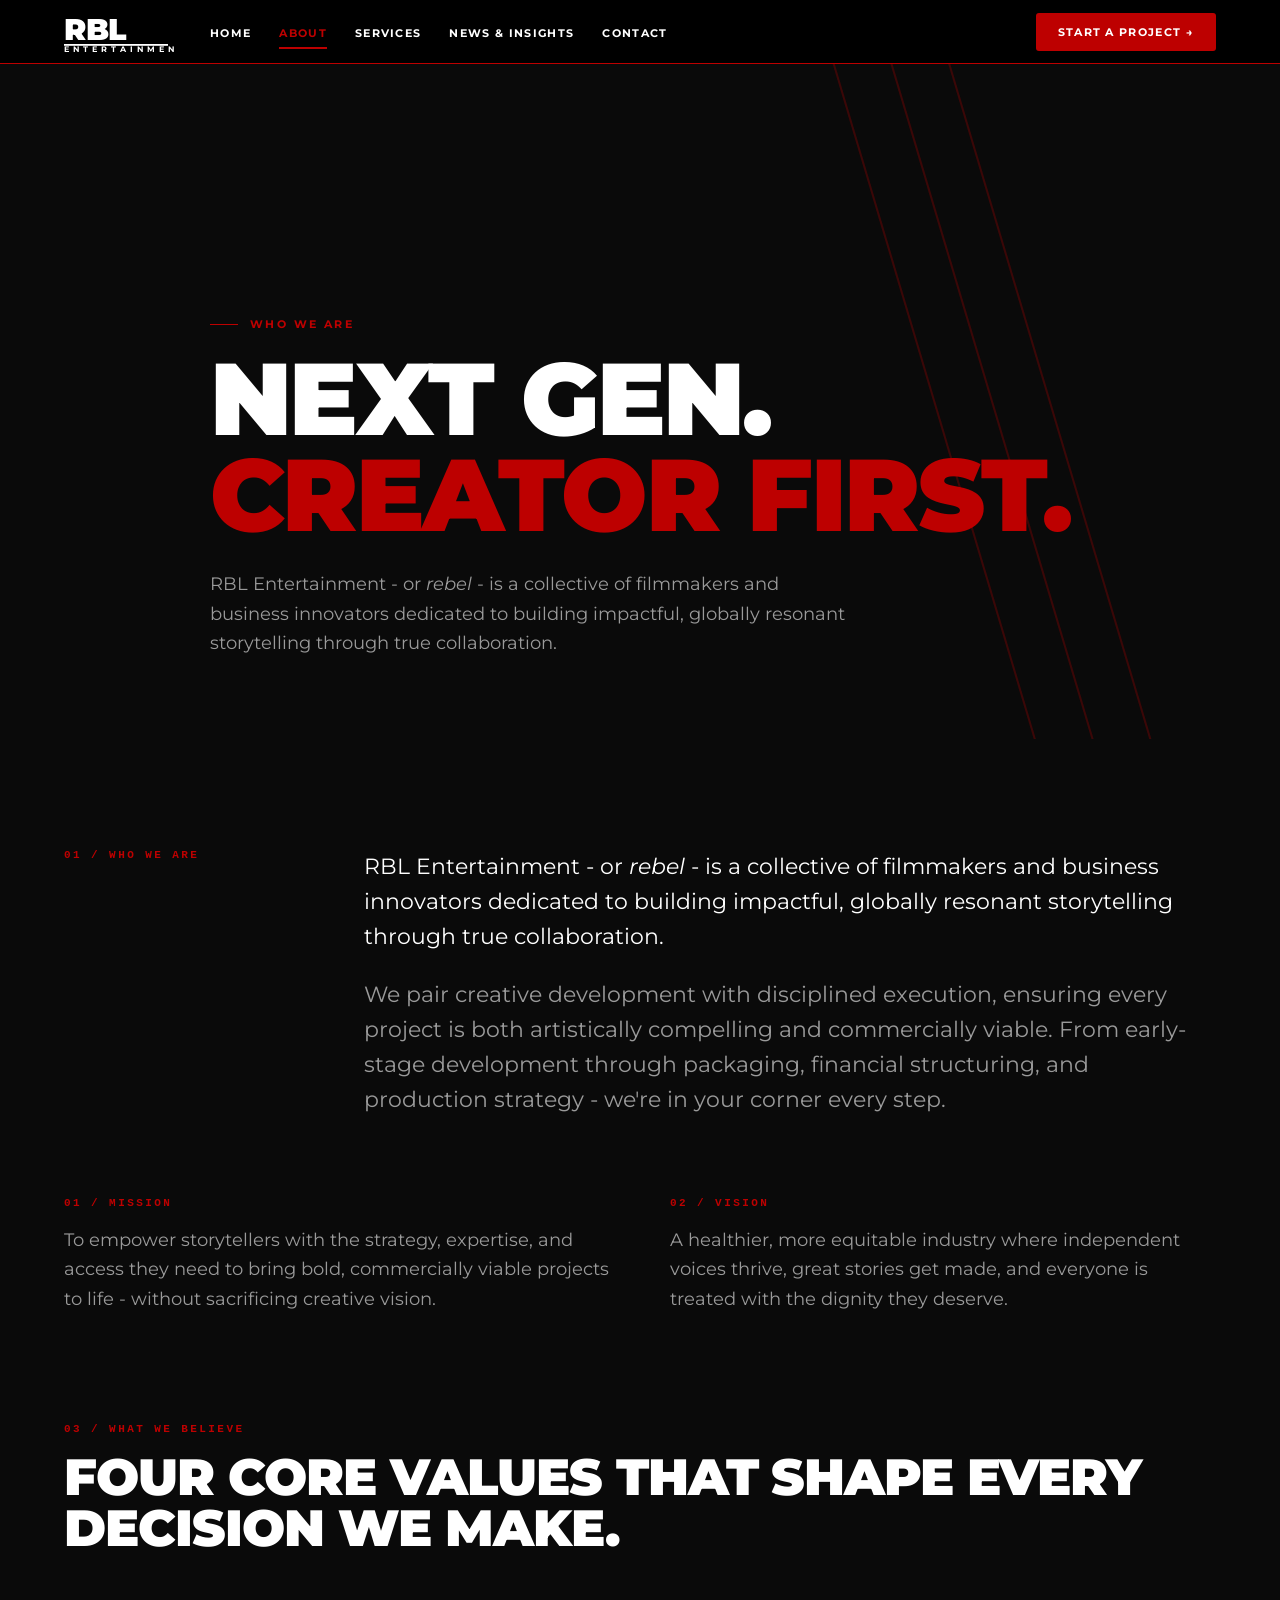
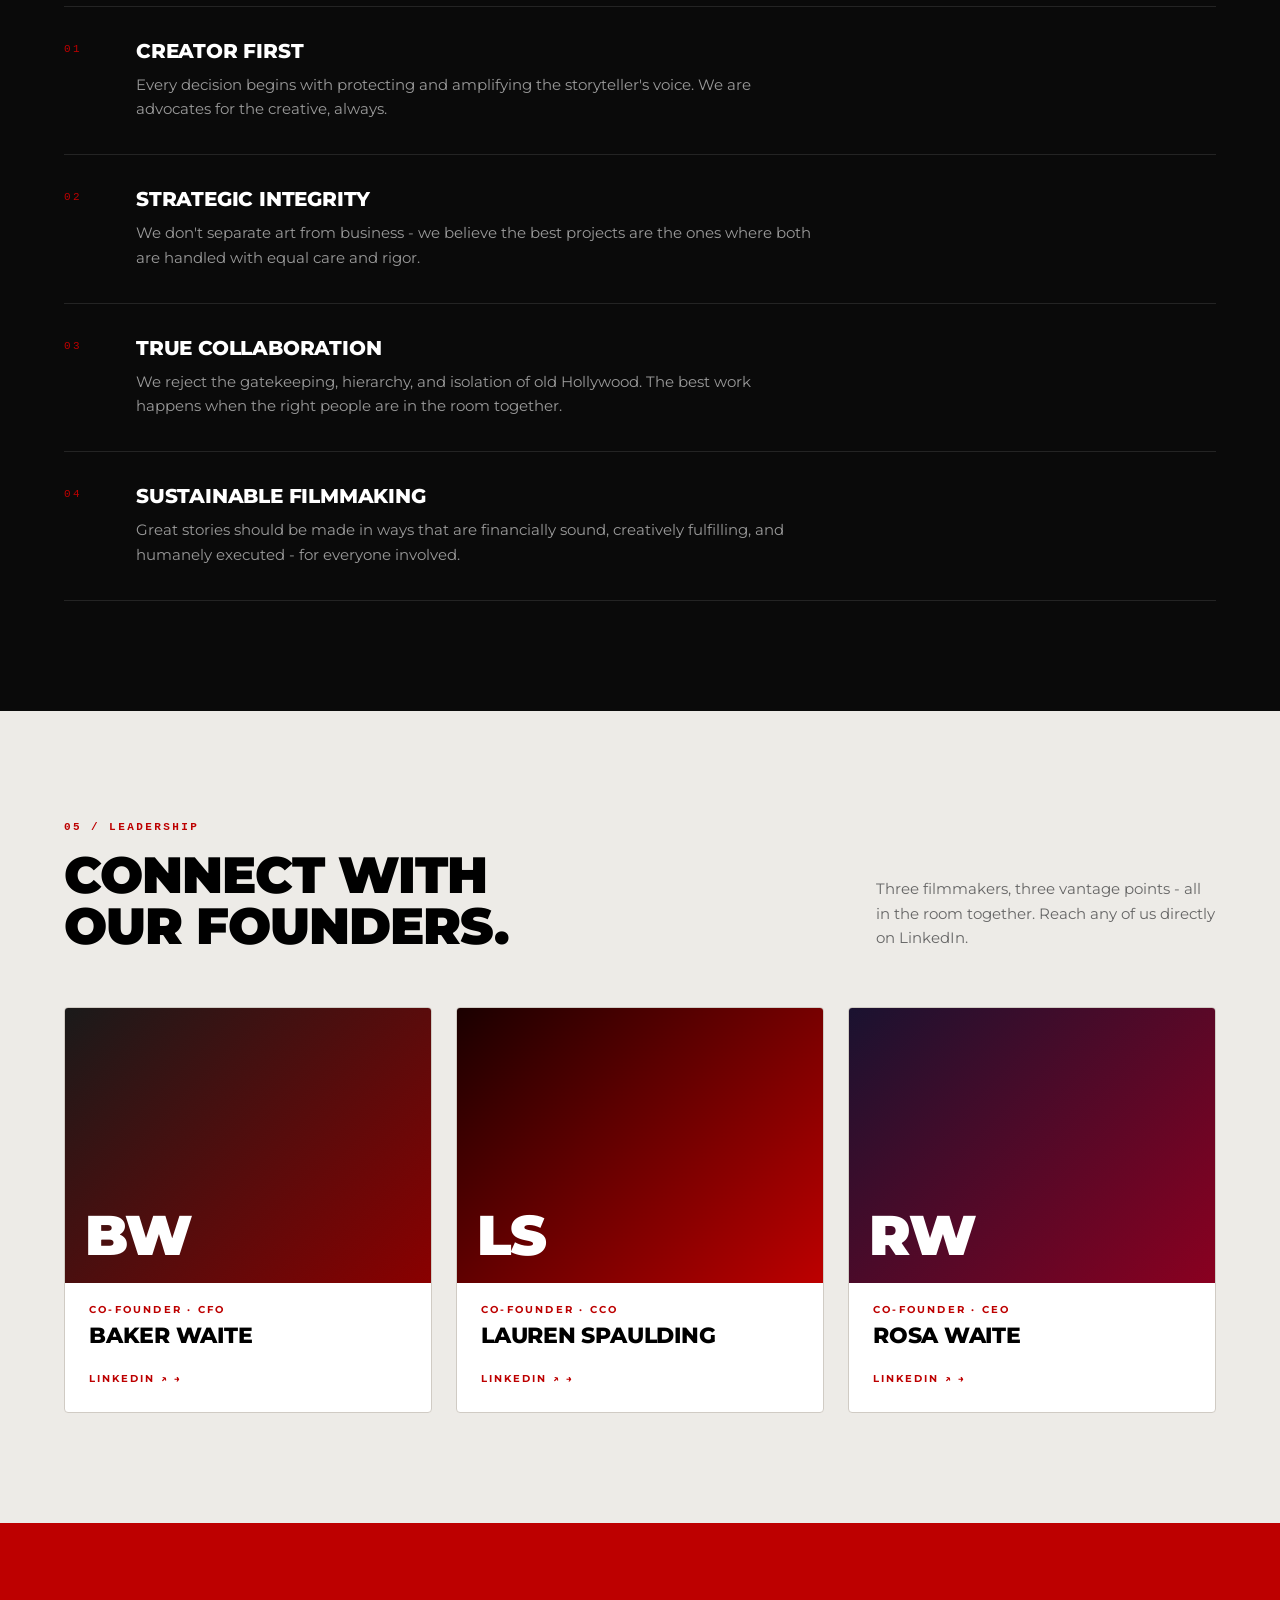
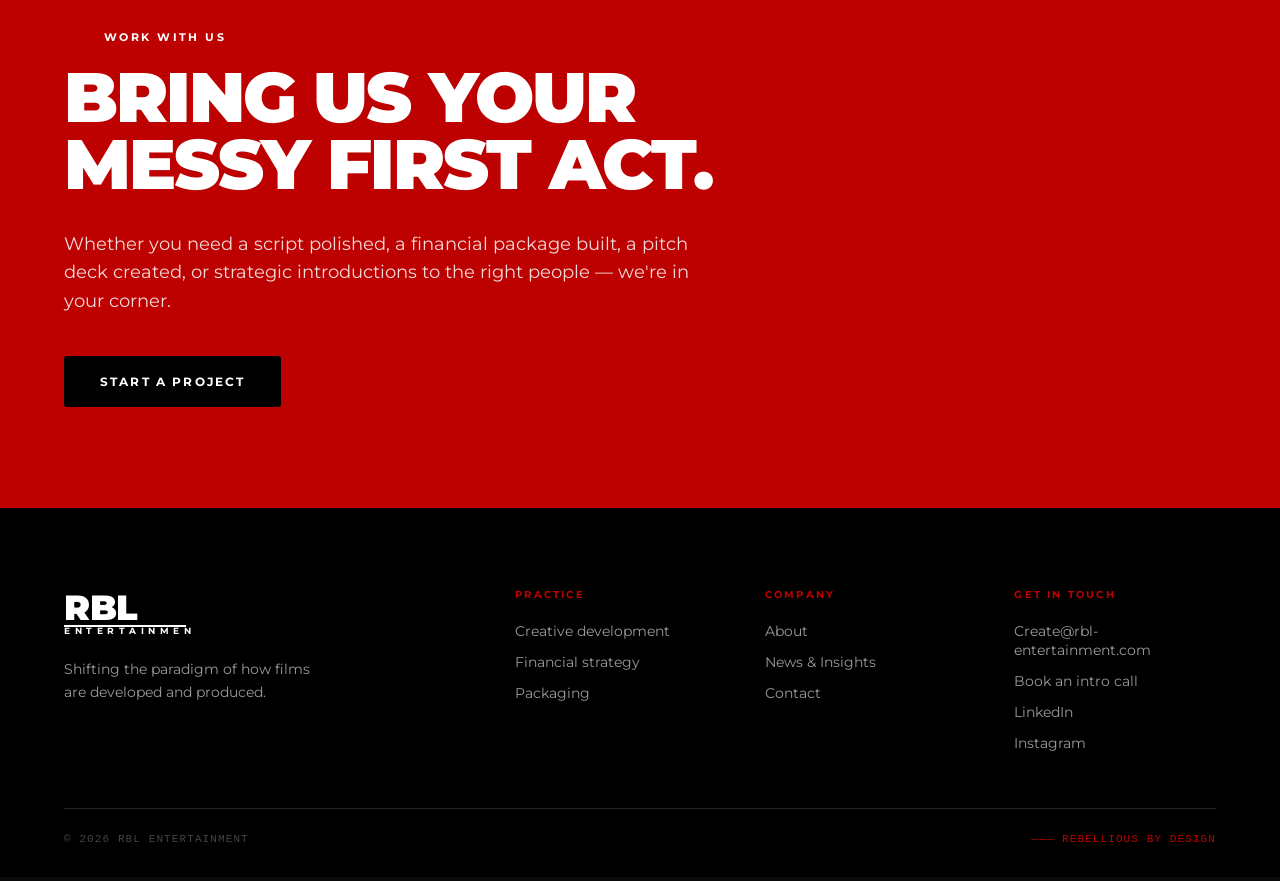
==== about.html @ e85f4118 "Initial site build — RBL Entertainment 5-page website" ====
<!doctype html>
<html lang="en">
<head>
<meta charset="utf-8"/>
<meta name="viewport" content="width=device-width,initial-scale=1"/>
<title>About — RBL Entertainment</title>
<meta name="description" content="Next gen. Creator first. RBL Entertainment is a collective of filmmakers and business innovators dedicated to building impactful, globally resonant storytelling."/>
<link rel="preconnect" href="https://fonts.googleapis.com"/>
<link rel="preconnect" href="https://fonts.gstatic.com" crossorigin/>
<link href="https://fonts.googleapis.com/css2?family=Montserrat:wght@400;500;600;700;800;900&display=swap" rel="stylesheet"/>
<link rel="stylesheet" href="styles.css"/>
</head>
<body>

<!-- NAV -->
<nav class="nav" id="nav">
  <div class="nav-inner">
    <a class="nav-logo" href="index.html" aria-label="RBL Entertainment">
      <svg width="110" height="40" viewBox="0 0 110 40" xmlns="http://www.w3.org/2000/svg">
        <text x="0" y="28" font-family="Montserrat,sans-serif" font-weight="900" font-size="30" letter-spacing="-0.5" fill="#fff">RBL</text>
        <rect x="0" y="32" width="104" height="1.8" fill="#fff"/>
        <text x="0" y="40" font-family="Montserrat,sans-serif" font-weight="700" font-size="8" letter-spacing="4" fill="#fff">ENTERTAINMENT</text>
      </svg>
    </a>
    <ul class="nav-links">
      <li><a class="nav-link" href="index.html">Home</a></li>
      <li><a class="nav-link active" href="about.html">About</a></li>
      <li><a class="nav-link" href="services.html">Services</a></li>
      <li><a class="nav-link" href="news.html">News &amp; Insights</a></li>
      <li><a class="nav-link" href="contact.html">Contact</a></li>
    </ul>
    <a class="nav-cta" href="contact.html">Start a Project →</a>
    <button class="nav-toggle" aria-label="Menu" onclick="document.getElementById('nav').classList.toggle('open')">&#9776;</button>
  </div>
</nav>

<!-- HERO -->
<section class="hero" style="min-height:75vh;align-items:flex-end;padding-bottom:80px;">
  <div class="hero-mark" aria-hidden="true">
    <svg viewBox="0 0 400 900" xmlns="http://www.w3.org/2000/svg" preserveAspectRatio="xMidYMid meet">
      <line x1="60"  y1="-20" x2="340" y2="920" stroke="#BD0000" stroke-width="2.5" opacity=".5"/>
      <line x1="130" y1="-20" x2="410" y2="920" stroke="#BD0000" stroke-width="2.5" opacity=".5"/>
      <line x1="200" y1="-20" x2="480" y2="920" stroke="#BD0000" stroke-width="2.5" opacity=".5"/>
    </svg>
  </div>
  <div class="wrap hero-inner">
    <span class="eyebrow">Who we are</span>
    <h1 class="hero-h">Next gen.<br/><span class="red">Creator first.</span></h1>
    <p class="hero-body" style="max-width:54ch;">RBL Entertainment - or <em>rebel</em> - is a collective of filmmakers and business innovators dedicated to building impactful, globally resonant storytelling through true collaboration.</p>
  </div>
</section>

<!-- BODY COPY + MISSION/VISION -->
<section class="section">
  <div class="wrap">
    <div class="big-intro">
      <div class="big-intro-label">
        <span class="sec-num">01 / Who we are</span>
      </div>
      <div class="big-intro-body">
        <p>RBL Entertainment - or <em>rebel</em> - is a collective of filmmakers and business innovators dedicated to building impactful, globally resonant storytelling through true collaboration.</p>
        <p>We pair creative development with disciplined execution, ensuring every project is both artistically compelling and commercially viable. From early-stage development through packaging, financial structuring, and production strategy - we're in your corner every step.</p>
      </div>
    </div>
    <div class="mv-grid">
      <div class="mv-item">
        <span class="mv-label">01 / Mission</span>
        <p>To empower storytellers with the strategy, expertise, and access they need to bring bold, commercially viable projects to life - without sacrificing creative vision.</p>
      </div>
      <div class="mv-item">
        <span class="mv-label">02 / Vision</span>
        <p>A healthier, more equitable industry where independent voices thrive, great stories get made, and everyone is treated with the dignity they deserve.</p>
      </div>
    </div>
  </div>
</section>

<!-- CORE VALUES -->
<section class="section" style="padding-top:0;">
  <div class="wrap">
    <span class="sec-num">03 / What we believe</span>
    <h2 style="font-size:clamp(32px,4vw,56px);font-weight:900;text-transform:uppercase;letter-spacing:-.02em;line-height:1;margin-top:12px;">Four core values that shape every decision we make.</h2>
    <div class="values-list">
      <div class="value-row">
        <span class="value-num">01</span>
        <div class="value-content">
          <h4>Creator First</h4>
          <p>Every decision begins with protecting and amplifying the storyteller's voice. We are advocates for the creative, always.</p>
        </div>
      </div>
      <div class="value-row">
        <span class="value-num">02</span>
        <div class="value-content">
          <h4>Strategic Integrity</h4>
          <p>We don't separate art from business - we believe the best projects are the ones where both are handled with equal care and rigor.</p>
        </div>
      </div>
      <div class="value-row">
        <span class="value-num">03</span>
        <div class="value-content">
          <h4>True Collaboration</h4>
          <p>We reject the gatekeeping, hierarchy, and isolation of old Hollywood. The best work happens when the right people are in the room together.</p>
        </div>
      </div>
      <div class="value-row">
        <span class="value-num">04</span>
        <div class="value-content">
          <h4>Sustainable Filmmaking</h4>
          <p>Great stories should be made in ways that are financially sound, creatively fulfilling, and humanely executed - for everyone involved.</p>
        </div>
      </div>
    </div>
  </div>
</section>

<!-- FOUNDERS -->
<section class="section bg-paper">
  <div class="wrap">
    <div class="sec-header">
      <div class="sec-title">
        <span class="sec-num" style="color:var(--red);">05 / Leadership</span>
        <h2 style="color:#000;">Connect with<br/>our founders.</h2>
      </div>
      <p style="max-width:34ch;font-size:15px;color:#666;line-height:1.65;font-weight:400;">Three filmmakers, three vantage points - all in the room together. Reach any of us directly on LinkedIn.</p>
    </div>
    <div class="founders-grid">
      <div class="founder-card">
        <div class="founder-portrait fp-bw">
          <div class="founder-initials">BW</div>
        </div>
        <div class="founder-body">
          <span class="founder-role">Co-Founder · CFO</span>
          <div class="founder-name">Baker Waite</div>
          <a class="founder-link" href="https://www.linkedin.com/in/bakerwaite/" target="_blank" rel="noopener">LinkedIn</a>
        </div>
      </div>
      <div class="founder-card">
        <div class="founder-portrait fp-ls">
          <div class="founder-initials">LS</div>
        </div>
        <div class="founder-body">
          <span class="founder-role">Co-Founder · CCO</span>
          <div class="founder-name">Lauren Spaulding</div>
          <a class="founder-link" href="https://www.linkedin.com/in/laspaulding/" target="_blank" rel="noopener">LinkedIn</a>
        </div>
      </div>
      <div class="founder-card">
        <div class="founder-portrait fp-rw">
          <div class="founder-initials">RW</div>
        </div>
        <div class="founder-body">
          <span class="founder-role">Co-Founder · CEO</span>
          <div class="founder-name">Rosa Waite</div>
          <a class="founder-link" href="https://www.linkedin.com/in/rosawaite" target="_blank" rel="noopener">LinkedIn</a>
        </div>
      </div>
    </div>
  </div>
</section>

<!-- CTA BAND -->
<section class="cta-band">
  <div class="wrap">
    <span class="eyebrow" style="color:#fff;">Work with us</span>
    <h2>Bring us your<br/>messy first act.</h2>
    <p>Whether you need a script polished, a financial package built, a pitch deck created, or strategic introductions to the right people — we're in your corner.</p>
    <a class="btn-dark" href="contact.html">Start a project</a>
  </div>
</section>

<!-- FOOTER -->
<footer class="footer">
  <div class="wrap">
    <div class="footer-grid">
      <div>
        <a class="footer-logo" href="index.html" aria-label="RBL Entertainment">
          <svg width="130" height="46" viewBox="0 0 130 46" xmlns="http://www.w3.org/2000/svg">
            <text x="0" y="32" font-family="Montserrat,sans-serif" font-weight="900" font-size="35" letter-spacing="-0.5" fill="#fff">RBL</text>
            <rect x="0" y="37" width="122" height="2" fill="#fff"/>
            <text x="0" y="46" font-family="Montserrat,sans-serif" font-weight="700" font-size="9" letter-spacing="4.5" fill="#fff">ENTERTAINMENT</text>
          </svg>
        </a>
        <p class="footer-motto">Shifting the paradigm of how films are developed and produced.</p>
      </div>
      <div class="footer-col">
        <h5>Practice</h5>
        <ul>
          <li><a href="services.html">Creative development</a></li>
          <li><a href="services.html">Financial strategy</a></li>
          <li><a href="services.html">Packaging</a></li>
        </ul>
      </div>
      <div class="footer-col">
        <h5>Company</h5>
        <ul>
          <li><a href="about.html">About</a></li>
          <li><a href="news.html">News &amp; Insights</a></li>
          <li><a href="contact.html">Contact</a></li>
        </ul>
      </div>
      <div class="footer-col">
        <h5>Get in touch</h5>
        <ul>
          <li><a href="mailto:Create@rbl-entertainment.com">Create@rbl-entertainment.com</a></li>
          <li><a href="contact.html">Book an intro call</a></li>
          <li><a href="https://www.linkedin.com/company/rbl-entertainment" target="_blank" rel="noopener">LinkedIn</a></li>
          <li><a href="https://www.instagram.com/rblentertainment" target="_blank" rel="noopener">Instagram</a></li>
        </ul>
      </div>
    </div>
    <div class="footer-sub">
      <span>© 2026 RBL Entertainment</span>
      <span class="red">——— Rebellious by design</span>
    </div>
  </div>
</footer>

</body>
</html>
---- styles.css ----
@import url('https://fonts.googleapis.com/css2?family=Montserrat:wght@400;500;600;700;800;900&display=swap');

/* ---- Variables ---- */
:root {
  --black: #000;
  --ink:   #0A0A0A;
  --red:   #BD0000;
  --red-h: #D40000;
  --white: #fff;
  --silver: #9A9A9A;
  --paper: #EDEBE7;
  --stroke: #242424;
  --stroke-p: #D0CBC4;
  --f: 'Montserrat', system-ui, sans-serif;
  --mono: ui-monospace, 'SF Mono', monospace;
  --max: 1400px;
  --g: clamp(24px, 5vw, 80px);
  --nav-h: 64px;
}

/* ---- Reset ---- */
*, *::before, *::after { box-sizing: border-box; margin: 0; padding: 0; }
html { scroll-behavior: smooth; }
body { font-family: var(--f); background: var(--ink); color: var(--white); overflow-x: hidden; -webkit-font-smoothing: antialiased; }
a { text-decoration: none; color: inherit; transition: color .15s; }
ul { list-style: none; }
img { display: block; max-width: 100%; }
button { font-family: var(--f); }

.wrap { max-width: var(--max); margin: 0 auto; padding: 0 var(--g); }
.section { padding: 110px 0; }
.section-sm { padding: 72px 0; }
.bg-paper { background: var(--paper); color: var(--black); }
.bg-black { background: var(--black); }

/* ---- NAV ---- */
.nav {
  position: sticky; top: 0; z-index: 200;
  height: var(--nav-h);
  background: var(--black);
  border-bottom: 1.5px solid var(--red);
}
.nav-inner {
  max-width: var(--max); margin: 0 auto; padding: 0 var(--g);
  height: 100%; display: flex; align-items: center; gap: 36px;
}
.nav-logo { flex-shrink: 0; display: flex; align-items: center; }
.nav-logo svg { display: block; }
.nav-links { display: flex; align-items: center; gap: 28px; }
.nav-link {
  font-size: 11px; font-weight: 700; letter-spacing: .12em;
  text-transform: uppercase; color: var(--white);
  padding: 8px 0; position: relative; white-space: nowrap;
}
.nav-link::after {
  content: ''; position: absolute;
  bottom: -1px; left: 0; right: 100%;
  height: 2px; background: var(--red);
  transition: right .25s ease;
}
.nav-link:hover { color: var(--red); }
.nav-link:hover::after { right: 0; }
.nav-link.active { color: var(--red); }
.nav-link.active::after { right: 0; }
.nav-cta {
  margin-left: auto; flex-shrink: 0;
  font-size: 11px; font-weight: 700; letter-spacing: .12em;
  text-transform: uppercase; padding: 12px 22px;
  background: var(--red); color: var(--white);
  border-radius: 3px; transition: background .15s; white-space: nowrap;
}
.nav-cta:hover { background: var(--red-h); color: var(--white); }
.nav-toggle {
  display: none; background: transparent; border: 0;
  color: white; font-size: 26px; cursor: pointer; margin-left: auto; line-height: 1;
}
@media (max-width: 960px) {
  .nav-links { display: none; }
  .nav-cta { display: none; }
  .nav-toggle { display: block; }
  .nav.open .nav-links {
    display: flex; flex-direction: column; align-items: flex-start;
    gap: 0; position: absolute;
    top: var(--nav-h); left: 0; right: 0;
    background: var(--black); padding: 16px var(--g) 24px;
    border-bottom: 1px solid var(--red);
  }
  .nav.open .nav-link { padding: 12px 0; border-bottom: 1px solid var(--stroke); width: 100%; }
  .nav.open .nav-cta {
    display: block; position: absolute;
    top: calc(var(--nav-h) + 290px); left: var(--g);
  }
}

/* ---- EYEBROW ---- */
.eyebrow {
  display: inline-flex; align-items: center; gap: 12px;
  font-size: 11px; font-weight: 700; letter-spacing: .22em;
  text-transform: uppercase; color: var(--red); margin-bottom: 20px;
}
.eyebrow::before { content: ''; width: 28px; height: 1.5px; background: var(--red); flex-shrink: 0; }
.sec-num {
  display: block; font-family: var(--mono);
  font-size: 11px; font-weight: 700; letter-spacing: .22em;
  text-transform: uppercase; color: var(--red); margin-bottom: 16px;
}

/* ---- HERO ---- */
.hero {
  min-height: 90vh; background: var(--ink);
  position: relative; overflow: hidden;
  display: flex; align-items: flex-end;
  padding-bottom: 80px; padding-top: 80px;
}
.hero-inner { position: relative; z-index: 3; }

/* Brand diagonal lines — hero background mark */
.hero-mark {
  position: absolute;
  top: -5%; right: 8%;
  width: 38%; height: 110%;
  z-index: 1; pointer-events: none; opacity: .55;
}
.hero-mark svg { width: 100%; height: 100%; }

/* Mosaic panels (home only) */
.hero-mosaic {
  position: absolute; right: 0; top: 0; bottom: 0;
  width: 44%; z-index: 2;
  display: grid; grid-template-columns: 1fr 1fr;
  grid-template-rows: 1fr 1fr; gap: 10px; padding: 10px 0 10px 10px;
}
.hm-tile { position: relative; overflow: hidden; }
.hm-tile:first-child { grid-row: 1 / 3; }
.pm1 { background: linear-gradient(140deg,#1a0000,#000); }
.pm1::after {
  content: ''; position: absolute; inset: 0;
  background: repeating-linear-gradient(108deg,transparent 0 18%,rgba(189,0,0,.3) 18% 18.3%,transparent 18.3% 36%);
}
.pm2 { background: radial-gradient(circle at 65% 75%,rgba(189,0,0,.45) 0%,transparent 55%),#0A0A0A; }
.pm2::after { content: ''; position: absolute; inset: 18% 22%; border: 1px solid rgba(189,0,0,.35); }
.pm3 { background: #070707; }
.pm3::after {
  content: ''; position: absolute; inset: 0;
  background: repeating-linear-gradient(to bottom,transparent 0 46px,rgba(189,0,0,.13) 46px 47px);
}
@media (max-width: 1100px) { .hero-mosaic { display: none; } }

/* Hero logo (home) */
.hero-logo { width: min(480px, 68vw); margin-bottom: 36px; display: block; }
.hero-logo svg { width: 100%; height: auto; }

/* Hero headline */
.hero-h {
  font-size: clamp(52px, 8vw, 116px);
  font-weight: 900; text-transform: uppercase;
  line-height: .93; letter-spacing: -.025em; margin-bottom: 28px;
}
.hero-h .red { color: var(--red); }

/* Hero body */
.hero-body {
  font-size: clamp(15px, 1.5vw, 18px); line-height: 1.65;
  color: var(--silver); max-width: 50ch; font-weight: 400;
}

/* Minimal hero (news) */
.hero--minimal { min-height: 78vh; }

/* ---- MARQUEE ---- */
.marquee {
  overflow: hidden; border-top: 1px solid var(--stroke);
  border-bottom: 1px solid var(--stroke); padding: 16px 0; background: var(--black);
}
.marquee-track {
  display: flex; gap: 56px; white-space: nowrap;
  animation: marquee 38s linear infinite; will-change: transform;
}
.marquee-item {
  font-size: clamp(26px, 3.5vw, 48px); font-weight: 900;
  text-transform: uppercase; letter-spacing: -.02em;
  display: inline-flex; align-items: center; gap: 56px; flex-shrink: 0;
}
.marquee-item.outline { color: transparent; -webkit-text-stroke: 1.5px var(--white); }
.m-dot { width: 11px; height: 11px; background: var(--red); display: inline-block; flex-shrink: 0; }
@keyframes marquee { from { transform: translateX(0); } to { transform: translateX(-50%); } }

/* ---- BIG INTRO (manifesto) ---- */
.big-intro { display: grid; grid-template-columns: 220px 1fr; gap: 80px; align-items: start; }
.big-intro-label { position: sticky; top: calc(var(--nav-h) + 32px); }
.big-intro-body p {
  font-size: clamp(17px, 1.7vw, 22px); line-height: 1.6;
  color: var(--white); font-weight: 400; margin-bottom: 1.1em;
}
.big-intro-body p:last-child { color: var(--silver); }
@media (max-width: 800px) {
  .big-intro { grid-template-columns: 1fr; gap: 28px; }
  .big-intro-label { position: static; }
}

/* Triple-line decoration */
.decor-triple { display: flex; flex-direction: column; gap: 5px; margin-top: 24px; }
.decor-triple span { display: block; height: 2px; background: var(--red); }
.decor-triple span:nth-child(1) { width: 56px; }
.decor-triple span:nth-child(2) { width: 44px; }
.decor-triple span:nth-child(3) { width: 68px; }

/* ---- SERVICE SUMMARY CARDS ---- */
.svc-grid {
  display: grid; grid-template-columns: repeat(3,1fr);
  gap: 1px; background: var(--stroke);
  border: 1px solid var(--stroke);
}
.svc-card {
  background: var(--ink); padding: 44px 36px;
  display: flex; flex-direction: column; gap: 0;
  transition: background .2s; position: relative;
}
.svc-card::before {
  content: ''; position: absolute; top: 0; left: 36px; right: 36px;
  height: 2px; background: var(--red);
  transform: scaleX(.28); transform-origin: left;
  transition: transform .28s ease;
}
.svc-card:hover { background: #111; }
.svc-card:hover::before { transform: scaleX(1); }
.svc-card-num { font-family: var(--mono); font-size: 11px; color: var(--red); letter-spacing: .22em; text-transform: uppercase; margin-bottom: 20px; }
.svc-card h3 { font-size: 24px; font-weight: 800; text-transform: uppercase; letter-spacing: -.01em; line-height: 1.1; margin-bottom: 14px; }
.svc-card > p { font-size: 14px; line-height: 1.65; color: var(--silver); margin-bottom: 20px; flex: 1; }
.svc-card ul { display: flex; flex-direction: column; gap: 8px; margin-bottom: 28px; }
.svc-card li { font-size: 13px; color: #6a6a6a; padding-left: 20px; position: relative; line-height: 1.5; }
.svc-card li::before { content: ''; position: absolute; left: 0; top: 9px; width: 11px; height: 1.5px; background: var(--red); }
.svc-link {
  font-size: 11px; font-weight: 700; letter-spacing: .18em; text-transform: uppercase;
  color: var(--white); display: inline-flex; align-items: center; gap: 8px;
  padding-top: 20px; border-top: 1px solid var(--stroke); margin-top: auto;
  transition: gap .15s, color .15s;
}
.svc-link::after { content: '→'; }
.svc-card:hover .svc-link { color: var(--red); gap: 12px; }
@media (max-width: 800px) { .svc-grid { grid-template-columns: 1fr; } }

/* ---- QUOTE + INLINE VALUES ---- */
.split-2 { display: grid; grid-template-columns: 1fr 1fr; gap: 80px; align-items: start; }
@media (max-width: 800px) { .split-2 { grid-template-columns: 1fr; gap: 52px; } }

.quote { font-size: clamp(22px, 2.6vw, 38px); font-weight: 700; line-height: 1.2; letter-spacing: -.01em; max-width: 22ch; }
.quote-mark { color: var(--red); font-size: 1.4em; line-height: 0; vertical-align: -.2em; margin-right: 4px; }
.quote-attr {
  margin-top: 24px; font-size: 11px; font-weight: 700;
  letter-spacing: .22em; text-transform: uppercase; color: var(--red);
  display: flex; align-items: center; gap: 12px;
}
.quote-attr::before { content: ''; width: 26px; height: 1.5px; background: var(--red); }

.vals { display: flex; flex-direction: column; }
.val-item { display: flex; align-items: baseline; gap: 20px; padding: 16px 0; border-top: 1px solid var(--stroke); }
.val-item:last-child { border-bottom: 1px solid var(--stroke); }
.val-num { font-family: var(--mono); font-size: 11px; color: var(--red); letter-spacing: .22em; flex-shrink: 0; width: 22px; }
.val-name { font-size: 17px; font-weight: 700; text-transform: uppercase; letter-spacing: -.005em; }

/* ---- ABOUT: MISSION / VISION ---- */
.mv-grid { display: grid; grid-template-columns: 1fr 1fr; gap: 60px; margin-top: 56px; }
.mv-item .mv-label { font-family: var(--mono); font-size: 11px; font-weight: 700; letter-spacing: .22em; color: var(--red); text-transform: uppercase; display: block; margin-bottom: 16px; }
.mv-item p { font-size: clamp(15px, 1.4vw, 18px); line-height: 1.65; color: var(--silver); font-weight: 400; }
@media (max-width: 700px) { .mv-grid { grid-template-columns: 1fr; } }

/* ---- ABOUT: FULL VALUES LIST ---- */
.values-list { display: flex; flex-direction: column; margin-top: 52px; }
.value-row { display: grid; grid-template-columns: 48px 1fr; gap: 24px; padding: 32px 0; border-top: 1px solid var(--stroke); }
.value-row:last-child { border-bottom: 1px solid var(--stroke); }
.value-num { font-family: var(--mono); font-size: 11px; color: var(--red); letter-spacing: .22em; padding-top: 4px; }
.value-content h4 { font-size: 20px; font-weight: 800; text-transform: uppercase; letter-spacing: -.01em; margin-bottom: 10px; }
.value-content p { font-size: 15px; line-height: 1.65; color: var(--silver); max-width: 68ch; font-weight: 400; }

/* ---- FOUNDERS ---- */
.founders-grid { display: grid; grid-template-columns: repeat(3,1fr); gap: 24px; margin-top: 52px; }
.founder-card { background: var(--white); border-radius: 4px; overflow: hidden; border: 1px solid var(--stroke-p); transition: transform .2s; }
.founder-card:hover { transform: translateY(-5px); }
.founder-portrait { aspect-ratio: 4/3; position: relative; overflow: hidden; }
.founder-initials { position: absolute; inset: 0; display: flex; align-items: flex-end; padding: 20px; font-size: 56px; font-weight: 900; color: var(--white); line-height: 1; letter-spacing: -.03em; }
.fp-bw { background: linear-gradient(135deg,#1a1a1a 0%,#8A0000 100%); }
.fp-ls { background: linear-gradient(135deg,#1a0000 0%,#BD0000 100%); }
.fp-rw { background: linear-gradient(135deg,#1a1230 0%,#8A0020 100%); }
.founder-body { padding: 20px 24px 26px; }
.founder-role { font-size: 10px; font-weight: 700; letter-spacing: .22em; text-transform: uppercase; color: var(--red); display: block; margin-bottom: 6px; }
.founder-name { font-size: 22px; font-weight: 800; color: var(--black); text-transform: uppercase; letter-spacing: -.01em; margin-bottom: 18px; }
.founder-link { font-size: 10px; font-weight: 700; letter-spacing: .2em; text-transform: uppercase; color: var(--red); display: inline-flex; align-items: center; gap: 6px; transition: gap .15s; }
.founder-link:hover { color: var(--red); gap: 10px; }
.founder-link::after { content: '↗ →'; }
@media (max-width: 800px) { .founders-grid { grid-template-columns: 1fr; } }

/* ---- PROCESS STEPS ---- */
.process-grid { display: grid; grid-template-columns: repeat(4,1fr); border: 1px solid var(--stroke); }
.process-step { padding: 52px 36px; border-right: 1px solid var(--stroke); }
.process-step:last-child { border-right: 0; }
.process-num { font-size: 68px; font-weight: 900; color: var(--red); line-height: 1; letter-spacing: -.03em; margin-bottom: 28px; }
.process-step h4 { font-size: 13px; font-weight: 700; text-transform: uppercase; letter-spacing: .12em; margin-bottom: 12px; }
.process-step p { font-size: 14px; line-height: 1.65; color: var(--silver); font-weight: 400; }
@media (max-width: 800px) {
  .process-grid { grid-template-columns: 1fr 1fr; }
  .process-step:nth-child(2) { border-right: 0; }
  .process-step:nth-child(3), .process-step:nth-child(4) { border-top: 1px solid var(--stroke); }
  .process-step:nth-child(4) { border-right: 0; }
}

/* ---- SERVICE CATALOG TABS ---- */
.catalog-header { display: grid; grid-template-columns: 1fr 1fr; gap: 60px; align-items: start; margin-bottom: 52px; }
.catalog-header h2 { font-size: clamp(30px, 3.8vw, 54px); font-weight: 900; text-transform: uppercase; letter-spacing: -.02em; line-height: 1; color: var(--black); margin-top: 12px; }
.catalog-header p { font-size: 15px; line-height: 1.65; color: #666; max-width: 36ch; padding-top: 6px; font-weight: 400; }
@media (max-width: 800px) { .catalog-header { grid-template-columns: 1fr; gap: 20px; } }

.tabs { display: flex; border-bottom: 2px solid var(--stroke-p); margin-bottom: 0; }
.tab-btn {
  font-family: var(--f); font-size: 12px; font-weight: 700; letter-spacing: .16em;
  text-transform: uppercase; padding: 14px 22px; background: transparent; border: 0;
  cursor: pointer; color: #888; position: relative; transition: color .15s;
}
.tab-btn::after { content: ''; position: absolute; bottom: -2px; left: 0; right: 100%; height: 2px; background: var(--red); transition: right .22s ease; }
.tab-btn:hover { color: var(--black); }
.tab-btn.active { color: var(--black); }
.tab-btn.active::after { right: 0; }
.tab-pane { display: none; }
.tab-pane.active { display: block; }

.svc-row { border-top: 1px solid var(--stroke-p); padding: 28px 0; }
.svc-row:last-child { border-bottom: 1px solid var(--stroke-p); }
.svc-row h4 { font-size: 15px; font-weight: 800; text-transform: uppercase; letter-spacing: .04em; color: var(--black); margin-bottom: 8px; }
.svc-row p { font-size: 14px; line-height: 1.65; color: #666; max-width: 58ch; font-weight: 400; }

/* ---- ARTICLE LIST ---- */
.news-header { display: flex; justify-content: space-between; align-items: flex-end; gap: 32px; margin-bottom: 0; flex-wrap: wrap; }
.filter-bar { display: flex; align-items: center; gap: 8px; flex-wrap: wrap; }
.filter-pill {
  font-size: 11px; font-weight: 700; letter-spacing: .14em; text-transform: uppercase;
  padding: 8px 16px; border: 1.5px solid var(--stroke); border-radius: 999px;
  background: transparent; color: var(--silver); cursor: pointer; transition: all .15s;
}
.filter-pill:hover { border-color: var(--red); color: var(--white); }
.filter-pill.active { background: var(--red); border-color: var(--red); color: var(--white); }

.article-row {
  display: grid; grid-template-columns: 200px 1fr 200px;
  gap: 40px; align-items: baseline;
  padding: 36px 0; border-top: 1px solid var(--stroke);
  color: var(--white); transition: padding-left .15s;
  cursor: pointer;
}
.article-row:last-child { border-bottom: 1px solid var(--stroke); }
.article-row:hover { padding-left: 14px; }
.article-row:hover .article-title { color: var(--red); }
.article-byline { font-family: var(--mono); font-size: 11px; font-weight: 700; letter-spacing: .18em; text-transform: uppercase; color: var(--red); line-height: 1.6; }
.article-title { font-size: clamp(18px, 2vw, 26px); font-weight: 800; text-transform: uppercase; letter-spacing: -.01em; line-height: 1.1; margin-bottom: 10px; transition: color .15s; }
.article-desc { font-size: 14px; line-height: 1.65; color: var(--silver); max-width: 58ch; font-weight: 400; }
.article-meta { font-size: 10px; font-weight: 700; letter-spacing: .16em; text-transform: uppercase; color: #555; text-align: right; line-height: 2; }
@media (max-width: 800px) { .article-row { grid-template-columns: 1fr; gap: 10px; } .article-meta { text-align: left; } }

/* ---- CONTACT FORM ---- */
.contact-grid { display: grid; grid-template-columns: 1.3fr 1fr; gap: 100px; align-items: start; }
@media (max-width: 900px) { .contact-grid { grid-template-columns: 1fr; gap: 60px; } }

.form-field { margin-bottom: 32px; }
.form-label { display: block; font-size: 10px; font-weight: 700; letter-spacing: .22em; text-transform: uppercase; color: var(--red); margin-bottom: 10px; }
.form-input, .form-textarea, .form-select {
  width: 100%; background: transparent; border: 0;
  border-bottom: 1px solid var(--stroke); color: var(--white);
  font-family: var(--f); font-size: 16px; font-weight: 400;
  padding: 10px 0; outline: 0; transition: border-color .15s; -webkit-appearance: none;
}
.form-input:focus, .form-textarea:focus, .form-select:focus { border-bottom-color: var(--red); }
.form-input::placeholder, .form-textarea::placeholder { color: #3a3a3a; }
.form-textarea { min-height: 120px; resize: vertical; }
.form-select option { background: #111; }
.check-group { display: flex; flex-wrap: wrap; gap: 8px; margin-top: 4px; }
.check-pill input[type="checkbox"] { display: none; }
.check-pill span {
  font-size: 11px; font-weight: 700; letter-spacing: .14em; text-transform: uppercase;
  padding: 8px 14px; border: 1.5px solid var(--stroke); border-radius: 999px;
  color: var(--silver); cursor: pointer; display: inline-block; transition: all .15s;
}
.check-pill:hover span { border-color: var(--red); color: var(--white); }
.check-pill input:checked + span { background: var(--red); border-color: var(--red); color: var(--white); }
.btn-submit {
  font-family: var(--f); font-size: 12px; font-weight: 700; letter-spacing: .18em;
  text-transform: uppercase; padding: 18px 40px; background: var(--red);
  color: var(--white); border: 0; border-radius: 3px; cursor: pointer; transition: background .15s; margin-top: 8px;
}
.btn-submit:hover { background: var(--red-h); }

.contact-info h3 { font-size: clamp(28px, 3vw, 40px); font-weight: 900; text-transform: uppercase; letter-spacing: -.02em; margin-bottom: 36px; }
.ci-item { padding: 20px 0; border-top: 1px solid var(--stroke); }
.ci-item:last-child { border-bottom: 1px solid var(--stroke); }
.ci-key { font-size: 10px; font-weight: 700; letter-spacing: .22em; text-transform: uppercase; color: var(--red); display: block; margin-bottom: 6px; }
.ci-val { font-size: 20px; font-weight: 700; letter-spacing: -.01em; }
.ci-val a { color: var(--white); }
.ci-val a:hover { color: var(--red); }

/* ---- CTA BAND ---- */
.cta-band { background: var(--red); padding: 100px 0; position: relative; overflow: hidden; }
.cta-band h2 { font-size: clamp(40px, 5.5vw, 80px); font-weight: 900; text-transform: uppercase; letter-spacing: -.03em; line-height: .95; color: var(--white); max-width: 18ch; margin-bottom: 32px; }
.cta-band p { font-size: 18px; line-height: 1.6; color: rgba(255,255,255,.85); max-width: 54ch; margin-bottom: 40px; font-weight: 400; }
.btn-dark { display: inline-flex; align-items: center; gap: 10px; font-family: var(--f); font-size: 12px; font-weight: 700; letter-spacing: .18em; text-transform: uppercase; padding: 18px 36px; background: var(--black); color: var(--white); border-radius: 3px; transition: background .15s; }
.btn-dark:hover { background: #222; color: var(--white); }

/* ---- FOOTER ---- */
.footer { background: var(--black); border-top: 1.5px solid var(--red); padding: 80px 0 32px; }
.footer-grid { display: grid; grid-template-columns: 2fr 1fr 1fr 1fr; gap: 48px; padding-bottom: 56px; border-bottom: 1px solid var(--stroke); align-items: start; }
.footer-logo { display: block; margin-bottom: 20px; }
.footer-motto { font-size: 14px; line-height: 1.65; color: var(--silver); max-width: 28ch; font-weight: 400; }
.footer-col h5 { font-size: 10px; font-weight: 700; letter-spacing: .22em; text-transform: uppercase; color: var(--red); margin-bottom: 20px; }
.footer-col ul { display: flex; flex-direction: column; gap: 12px; }
.footer-col a { font-size: 14px; color: var(--silver); font-weight: 400; }
.footer-col a:hover { color: var(--white); }
.footer-sub { padding-top: 24px; display: flex; justify-content: space-between; align-items: center; flex-wrap: wrap; gap: 12px; font-size: 11px; font-family: var(--mono); letter-spacing: .1em; text-transform: uppercase; color: #444; }
.footer-sub .red { color: var(--red); }
@media (max-width: 900px) { .footer-grid { grid-template-columns: 1fr 1fr; } }
@media (max-width: 600px) { .footer-grid { grid-template-columns: 1fr; } }

/* ---- SEC HEADER ---- */
.sec-header { display: flex; justify-content: space-between; align-items: flex-end; gap: 40px; margin-bottom: 56px; flex-wrap: wrap; }
.sec-title h2 { font-size: clamp(30px, 4vw, 52px); font-weight: 900; text-transform: uppercase; letter-spacing: -.02em; line-height: 1; margin-top: 12px; }
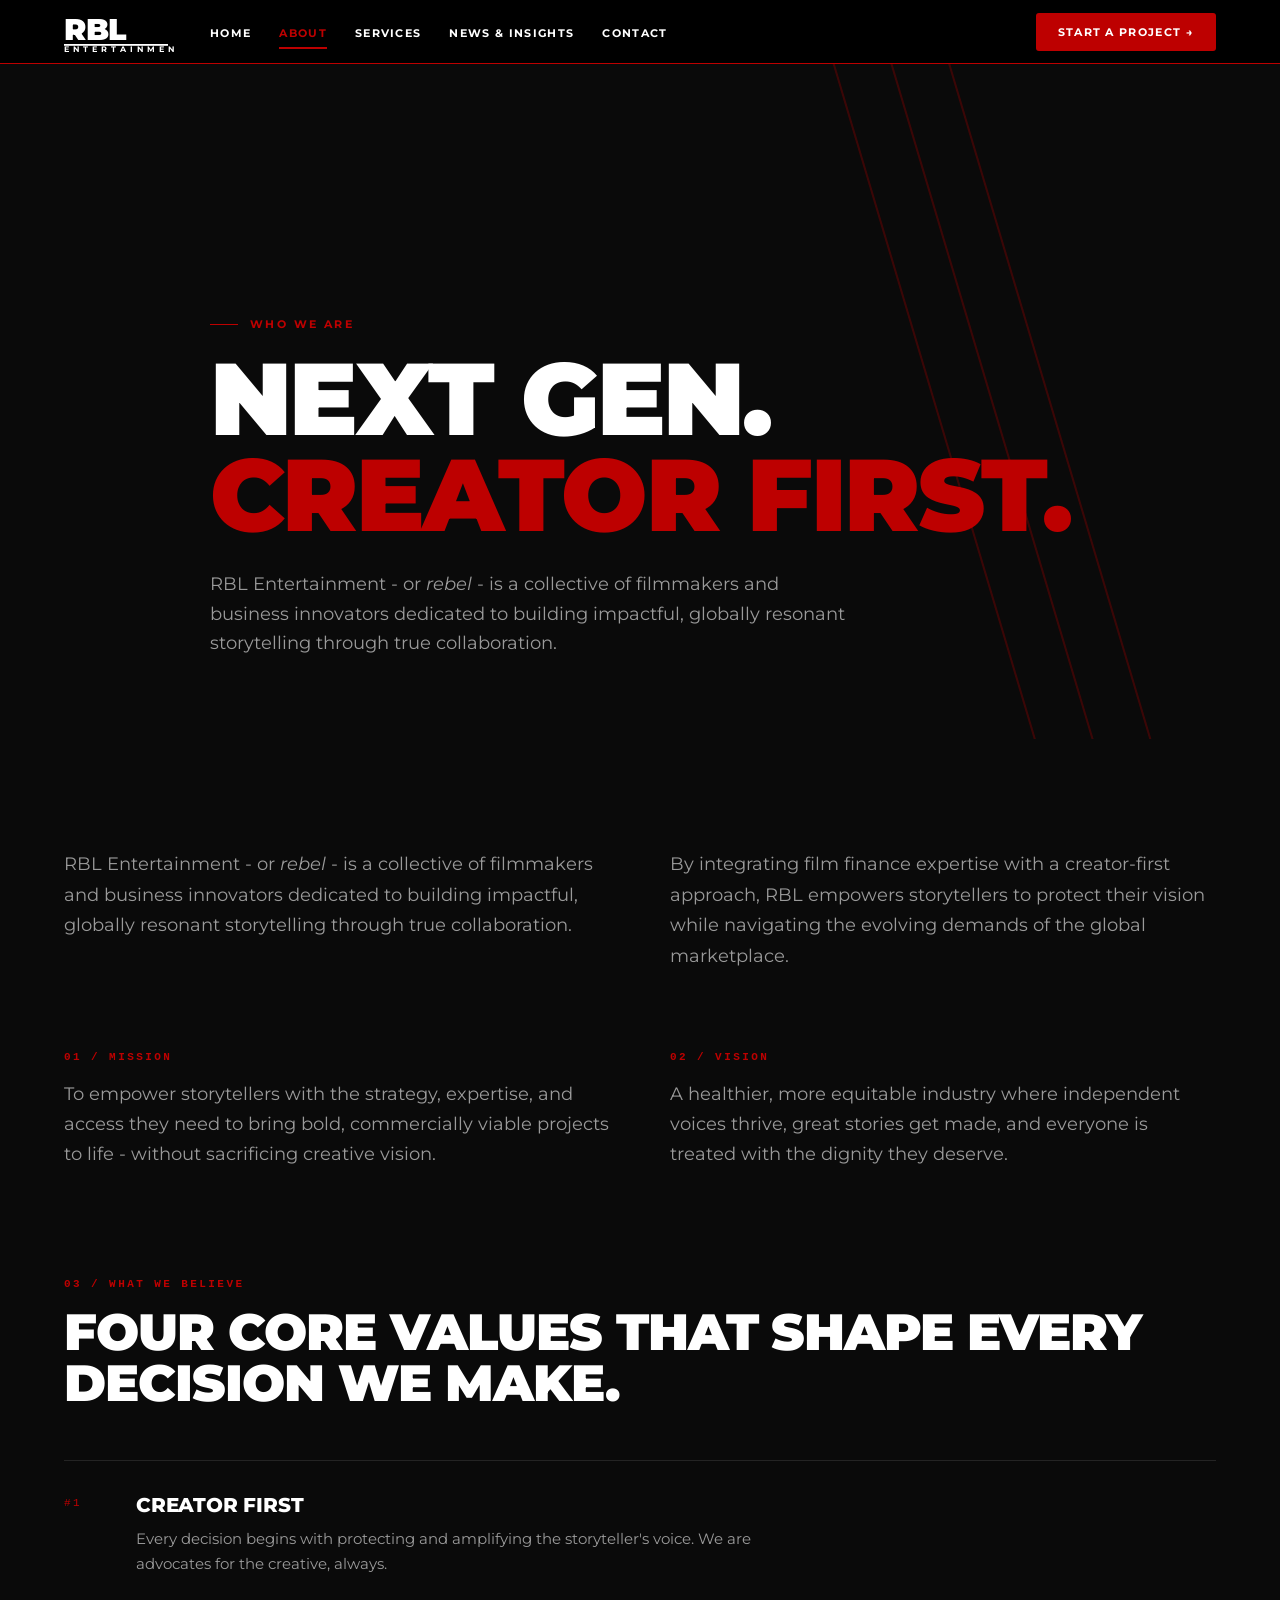
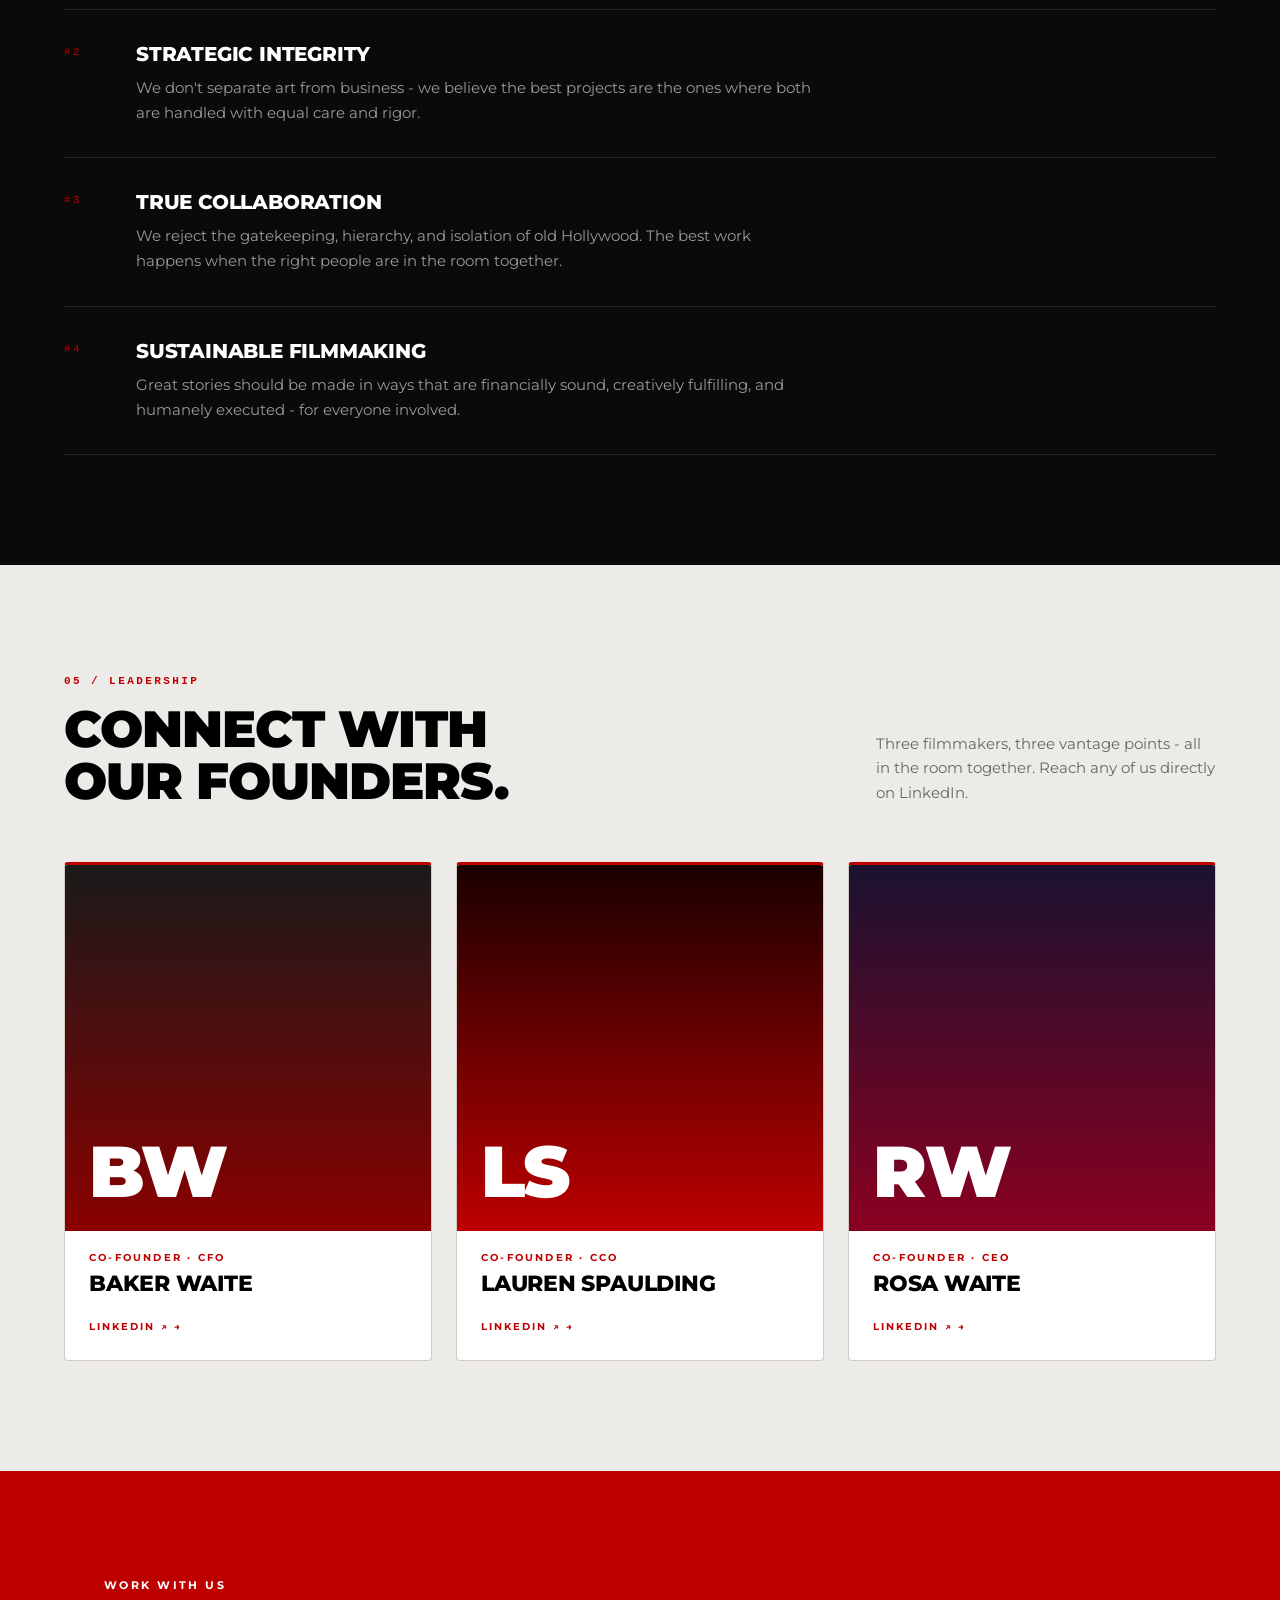
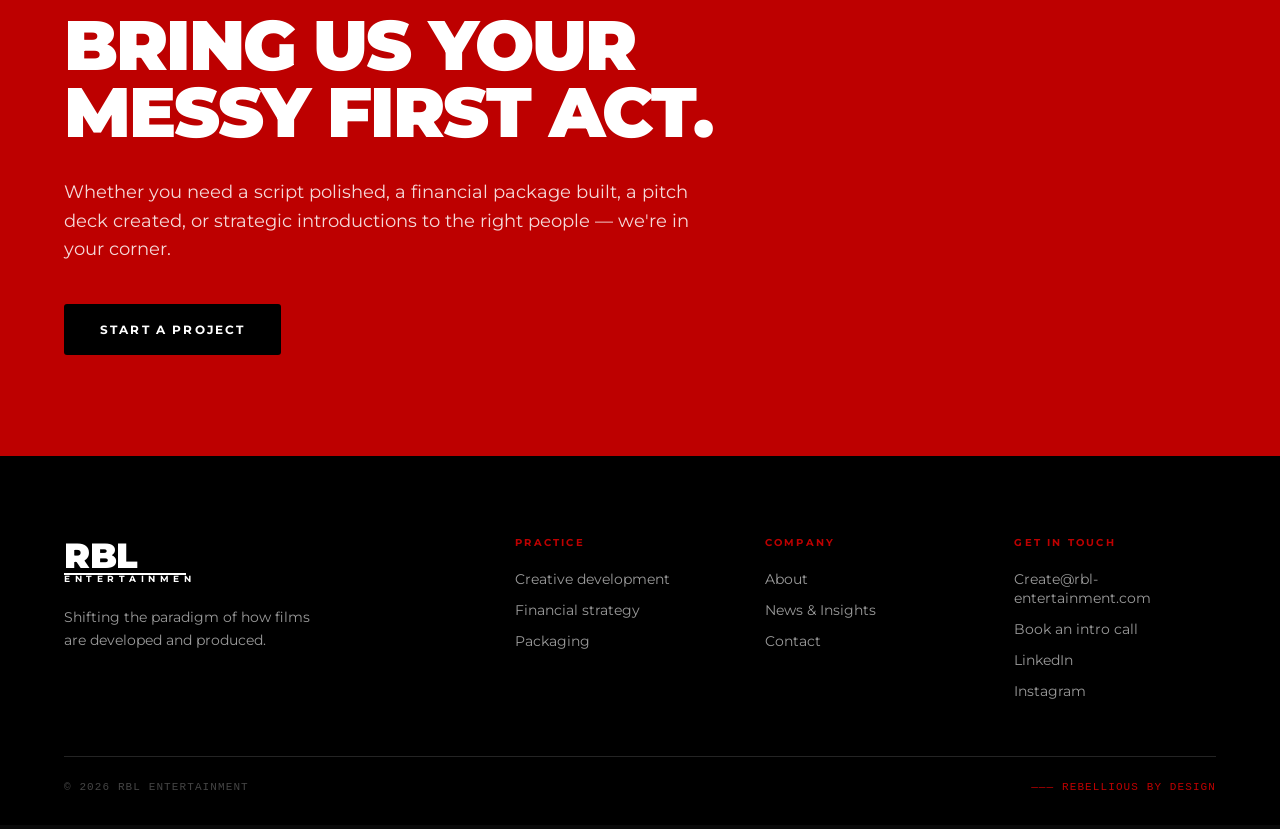
==== commit 1a56a0b9: "Update About page: 2-col intro, #N value numbers, square founder portraits with red top border" ====
--- a/about.html
+++ b/about.html
@@ -53,14 +53,9 @@
 <!-- BODY COPY + MISSION/VISION -->
 <section class="section">
   <div class="wrap">
-    <div class="big-intro">
-      <div class="big-intro-label">
-        <span class="sec-num">01 / Who we are</span>
-      </div>
-      <div class="big-intro-body">
-        <p>RBL Entertainment - or <em>rebel</em> - is a collective of filmmakers and business innovators dedicated to building impactful, globally resonant storytelling through true collaboration.</p>
-        <p>We pair creative development with disciplined execution, ensuring every project is both artistically compelling and commercially viable. From early-stage development through packaging, financial structuring, and production strategy - we're in your corner every step.</p>
-      </div>
+    <div class="about-intro-cols">
+      <p>RBL Entertainment - or <em>rebel</em> - is a collective of filmmakers and business innovators dedicated to building impactful, globally resonant storytelling through true collaboration.</p>
+      <p>By integrating film finance expertise with a creator-first approach, RBL empowers storytellers to protect their vision while navigating the evolving demands of the global marketplace.</p>
     </div>
     <div class="mv-grid">
       <div class="mv-item">
@@ -82,28 +77,28 @@
     <h2 style="font-size:clamp(32px,4vw,56px);font-weight:900;text-transform:uppercase;letter-spacing:-.02em;line-height:1;margin-top:12px;">Four core values that shape every decision we make.</h2>
     <div class="values-list">
       <div class="value-row">
-        <span class="value-num">01</span>
+        <span class="value-num">#1</span>
         <div class="value-content">
           <h4>Creator First</h4>
           <p>Every decision begins with protecting and amplifying the storyteller's voice. We are advocates for the creative, always.</p>
         </div>
       </div>
       <div class="value-row">
-        <span class="value-num">02</span>
+        <span class="value-num">#2</span>
         <div class="value-content">
           <h4>Strategic Integrity</h4>
           <p>We don't separate art from business - we believe the best projects are the ones where both are handled with equal care and rigor.</p>
         </div>
       </div>
       <div class="value-row">
-        <span class="value-num">03</span>
+        <span class="value-num">#3</span>
         <div class="value-content">
           <h4>True Collaboration</h4>
           <p>We reject the gatekeeping, hierarchy, and isolation of old Hollywood. The best work happens when the right people are in the room together.</p>
         </div>
       </div>
       <div class="value-row">
-        <span class="value-num">04</span>
+        <span class="value-num">#4</span>
         <div class="value-content">
           <h4>Sustainable Filmmaking</h4>
           <p>Great stories should be made in ways that are financially sound, creatively fulfilling, and humanely executed - for everyone involved.</p>
--- a/styles.css
+++ b/styles.css
@@ -259,6 +259,11 @@
 .val-num { font-family: var(--mono); font-size: 11px; color: var(--red); letter-spacing: .22em; flex-shrink: 0; width: 22px; }
 .val-name { font-size: 17px; font-weight: 700; text-transform: uppercase; letter-spacing: -.005em; }
 
+/* ---- ABOUT: INTRO COLS ---- */
+.about-intro-cols { display: grid; grid-template-columns: 1fr 1fr; gap: 60px; margin-bottom: 80px; }
+.about-intro-cols p { font-size: clamp(15px, 1.5vw, 18px); line-height: 1.7; color: var(--silver); font-weight: 400; }
+@media (max-width: 700px) { .about-intro-cols { grid-template-columns: 1fr; } }
+
 /* ---- ABOUT: MISSION / VISION ---- */
 .mv-grid { display: grid; grid-template-columns: 1fr 1fr; gap: 60px; margin-top: 56px; }
 .mv-item .mv-label { font-family: var(--mono); font-size: 11px; font-weight: 700; letter-spacing: .22em; color: var(--red); text-transform: uppercase; display: block; margin-bottom: 16px; }
@@ -275,13 +280,13 @@
 
 /* ---- FOUNDERS ---- */
 .founders-grid { display: grid; grid-template-columns: repeat(3,1fr); gap: 24px; margin-top: 52px; }
-.founder-card { background: var(--white); border-radius: 4px; overflow: hidden; border: 1px solid var(--stroke-p); transition: transform .2s; }
+.founder-card { background: var(--white); border-radius: 4px; overflow: hidden; border: 1px solid var(--stroke-p); border-top: 3px solid var(--red); transition: transform .2s; }
 .founder-card:hover { transform: translateY(-5px); }
-.founder-portrait { aspect-ratio: 4/3; position: relative; overflow: hidden; }
-.founder-initials { position: absolute; inset: 0; display: flex; align-items: flex-end; padding: 20px; font-size: 56px; font-weight: 900; color: var(--white); line-height: 1; letter-spacing: -.03em; }
-.fp-bw { background: linear-gradient(135deg,#1a1a1a 0%,#8A0000 100%); }
-.fp-ls { background: linear-gradient(135deg,#1a0000 0%,#BD0000 100%); }
-.fp-rw { background: linear-gradient(135deg,#1a1230 0%,#8A0020 100%); }
+.founder-portrait { aspect-ratio: 1/1; position: relative; overflow: hidden; }
+.founder-initials { position: absolute; inset: 0; display: flex; align-items: flex-end; padding: 24px; font-size: 72px; font-weight: 900; color: var(--white); line-height: 1; letter-spacing: -.03em; }
+.fp-bw { background: linear-gradient(180deg,#1a1a1a 0%,#8A0000 100%); }
+.fp-ls { background: linear-gradient(180deg,#1a0000 0%,#BD0000 100%); }
+.fp-rw { background: linear-gradient(180deg,#1a1230 0%,#8A0020 100%); }
 .founder-body { padding: 20px 24px 26px; }
 .founder-role { font-size: 10px; font-weight: 700; letter-spacing: .22em; text-transform: uppercase; color: var(--red); display: block; margin-bottom: 6px; }
 .founder-name { font-size: 22px; font-weight: 800; color: var(--black); text-transform: uppercase; letter-spacing: -.01em; margin-bottom: 18px; }
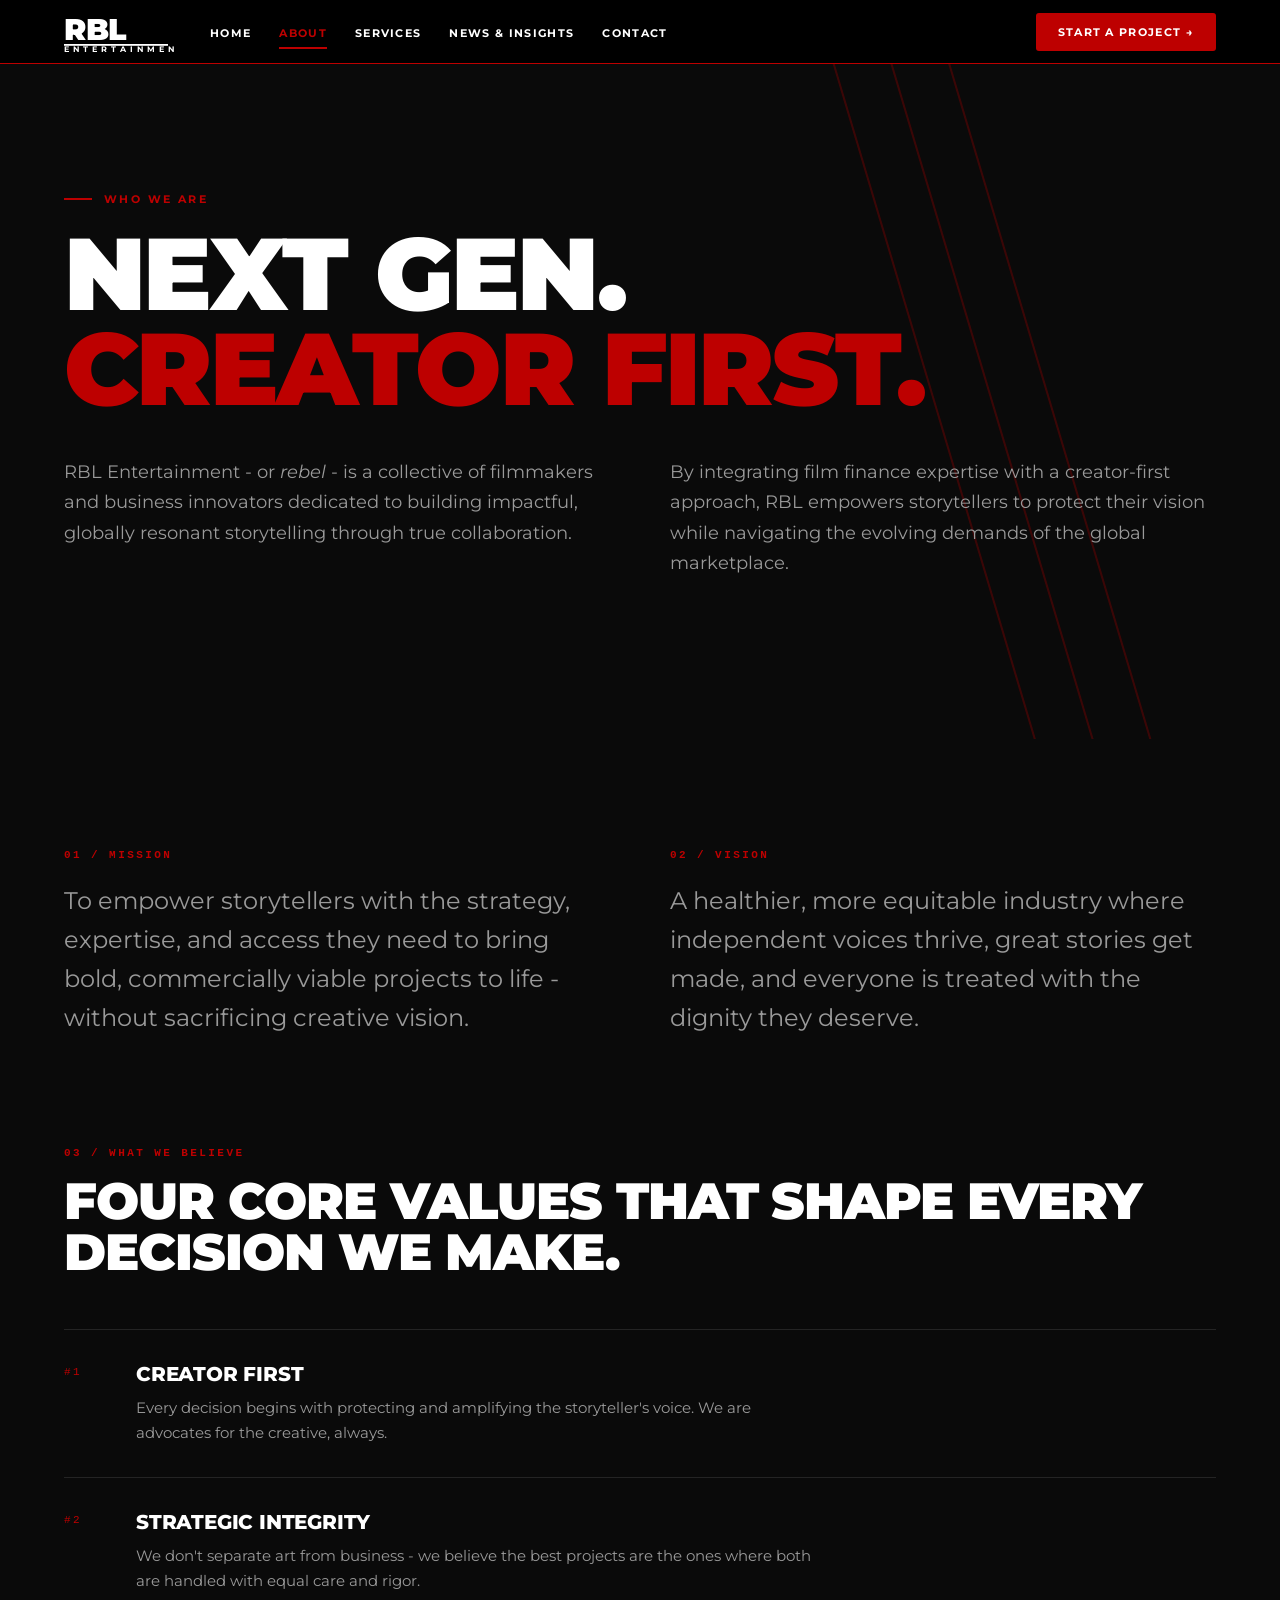
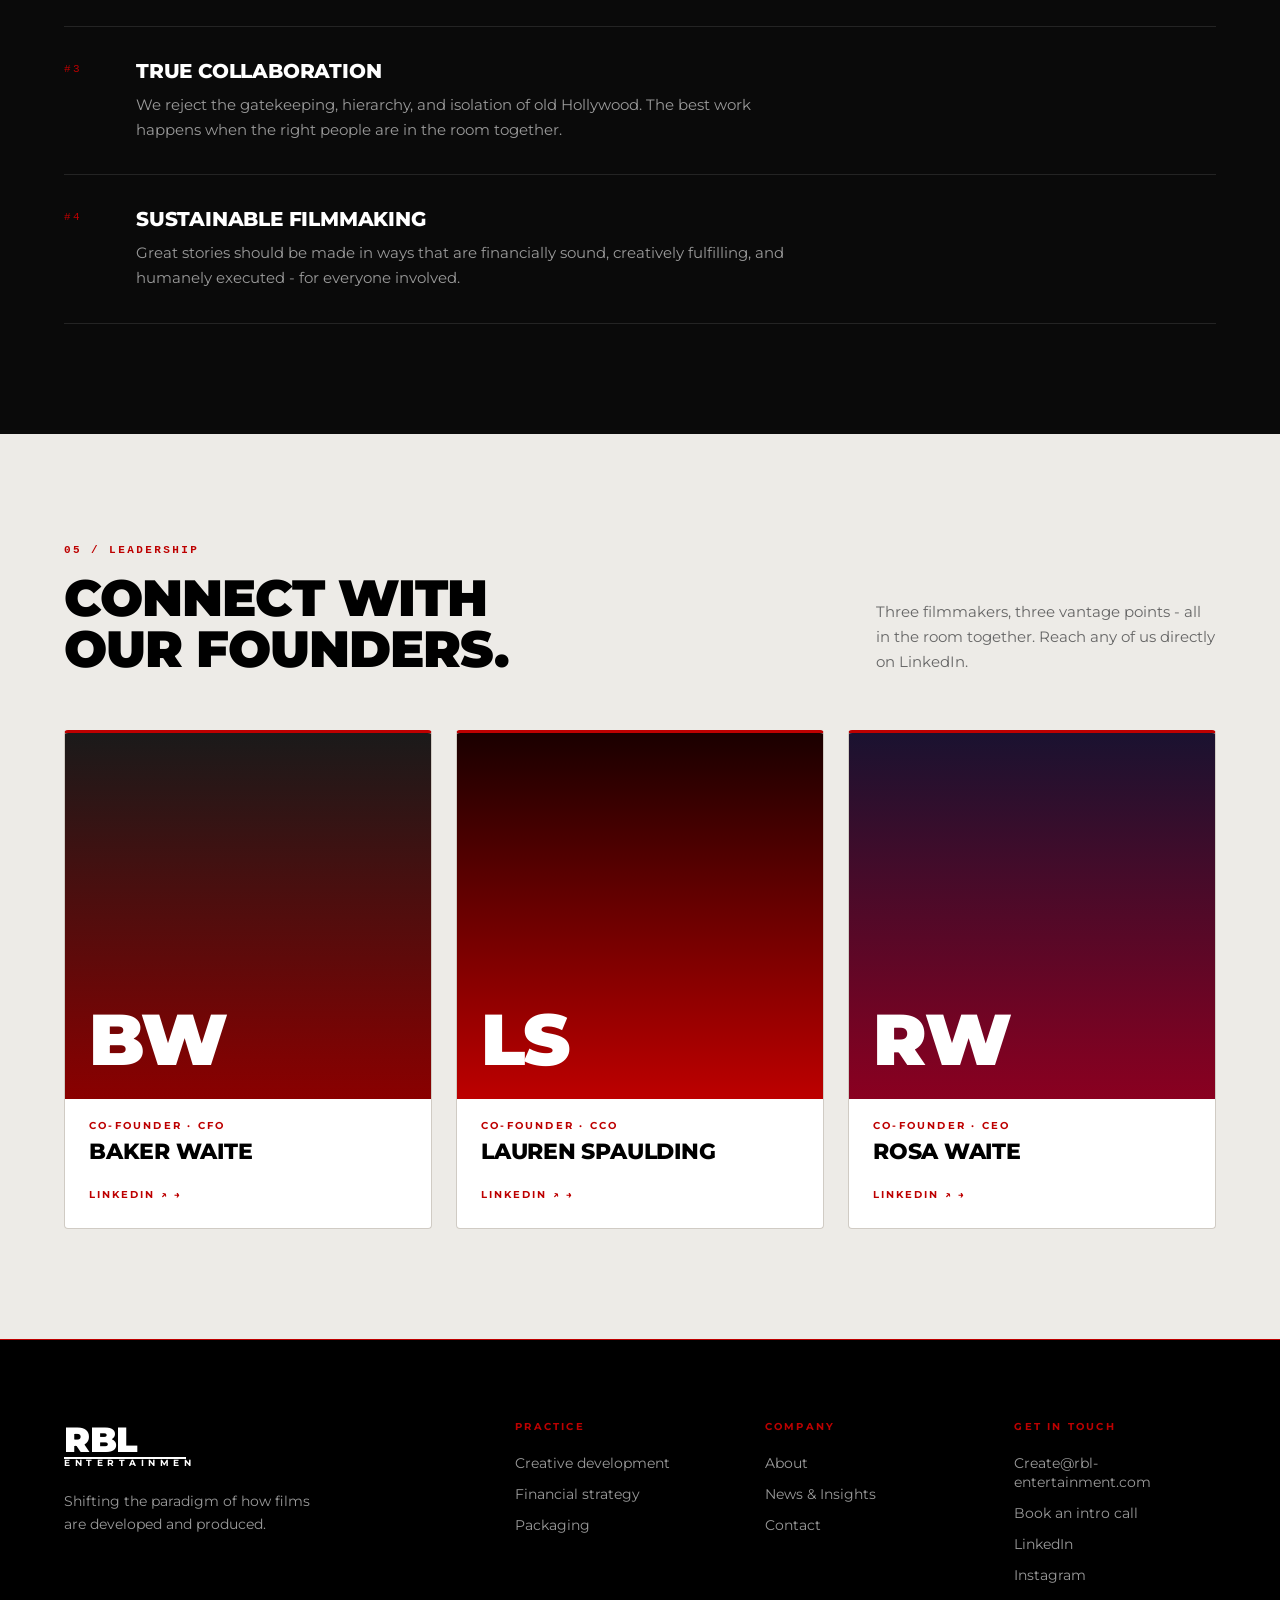
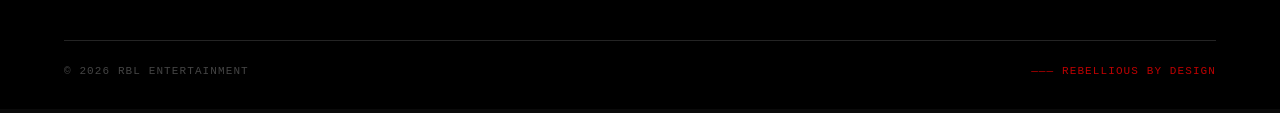
==== commit ab2e7bd4: "About: update hero body text to 2-col, enlarge mission/vision font, remove CTA band" ====
--- a/about.html
+++ b/about.html
@@ -46,18 +46,17 @@
   <div class="wrap hero-inner">
     <span class="eyebrow">Who we are</span>
     <h1 class="hero-h">Next gen.<br/><span class="red">Creator first.</span></h1>
-    <p class="hero-body" style="max-width:54ch;">RBL Entertainment - or <em>rebel</em> - is a collective of filmmakers and business innovators dedicated to building impactful, globally resonant storytelling through true collaboration.</p>
-  </div>
-</section>
-
-<!-- BODY COPY + MISSION/VISION -->
+    <div class="about-intro-cols" style="margin-top:40px;">
+      <p class="hero-body" style="margin:0;">RBL Entertainment - or <em>rebel</em> - is a collective of filmmakers and business innovators dedicated to building impactful, globally resonant storytelling through true collaboration.</p>
+      <p class="hero-body" style="margin:0;">By integrating film finance expertise with a creator-first approach, RBL empowers storytellers to protect their vision while navigating the evolving demands of the global marketplace.</p>
+    </div>
+  </div>
+</section>
+
+<!-- MISSION/VISION -->
 <section class="section">
   <div class="wrap">
-    <div class="about-intro-cols">
-      <p>RBL Entertainment - or <em>rebel</em> - is a collective of filmmakers and business innovators dedicated to building impactful, globally resonant storytelling through true collaboration.</p>
-      <p>By integrating film finance expertise with a creator-first approach, RBL empowers storytellers to protect their vision while navigating the evolving demands of the global marketplace.</p>
-    </div>
-    <div class="mv-grid">
+    <div class="mv-grid" style="margin-top:0;">
       <div class="mv-item">
         <span class="mv-label">01 / Mission</span>
         <p>To empower storytellers with the strategy, expertise, and access they need to bring bold, commercially viable projects to life - without sacrificing creative vision.</p>
@@ -150,16 +149,6 @@
         </div>
       </div>
     </div>
-  </div>
-</section>
-
-<!-- CTA BAND -->
-<section class="cta-band">
-  <div class="wrap">
-    <span class="eyebrow" style="color:#fff;">Work with us</span>
-    <h2>Bring us your<br/>messy first act.</h2>
-    <p>Whether you need a script polished, a financial package built, a pitch deck created, or strategic introductions to the right people — we're in your corner.</p>
-    <a class="btn-dark" href="contact.html">Start a project</a>
   </div>
 </section>
 
--- a/styles.css
+++ b/styles.css
@@ -266,8 +266,8 @@
 
 /* ---- ABOUT: MISSION / VISION ---- */
 .mv-grid { display: grid; grid-template-columns: 1fr 1fr; gap: 60px; margin-top: 56px; }
-.mv-item .mv-label { font-family: var(--mono); font-size: 11px; font-weight: 700; letter-spacing: .22em; color: var(--red); text-transform: uppercase; display: block; margin-bottom: 16px; }
-.mv-item p { font-size: clamp(15px, 1.4vw, 18px); line-height: 1.65; color: var(--silver); font-weight: 400; }
+.mv-item .mv-label { font-family: var(--mono); font-size: 11px; font-weight: 700; letter-spacing: .22em; color: var(--red); text-transform: uppercase; display: block; margin-bottom: 20px; }
+.mv-item p { font-size: clamp(18px, 1.9vw, 26px); line-height: 1.6; color: var(--silver); font-weight: 400; }
 @media (max-width: 700px) { .mv-grid { grid-template-columns: 1fr; } }
 
 /* ---- ABOUT: FULL VALUES LIST ---- */
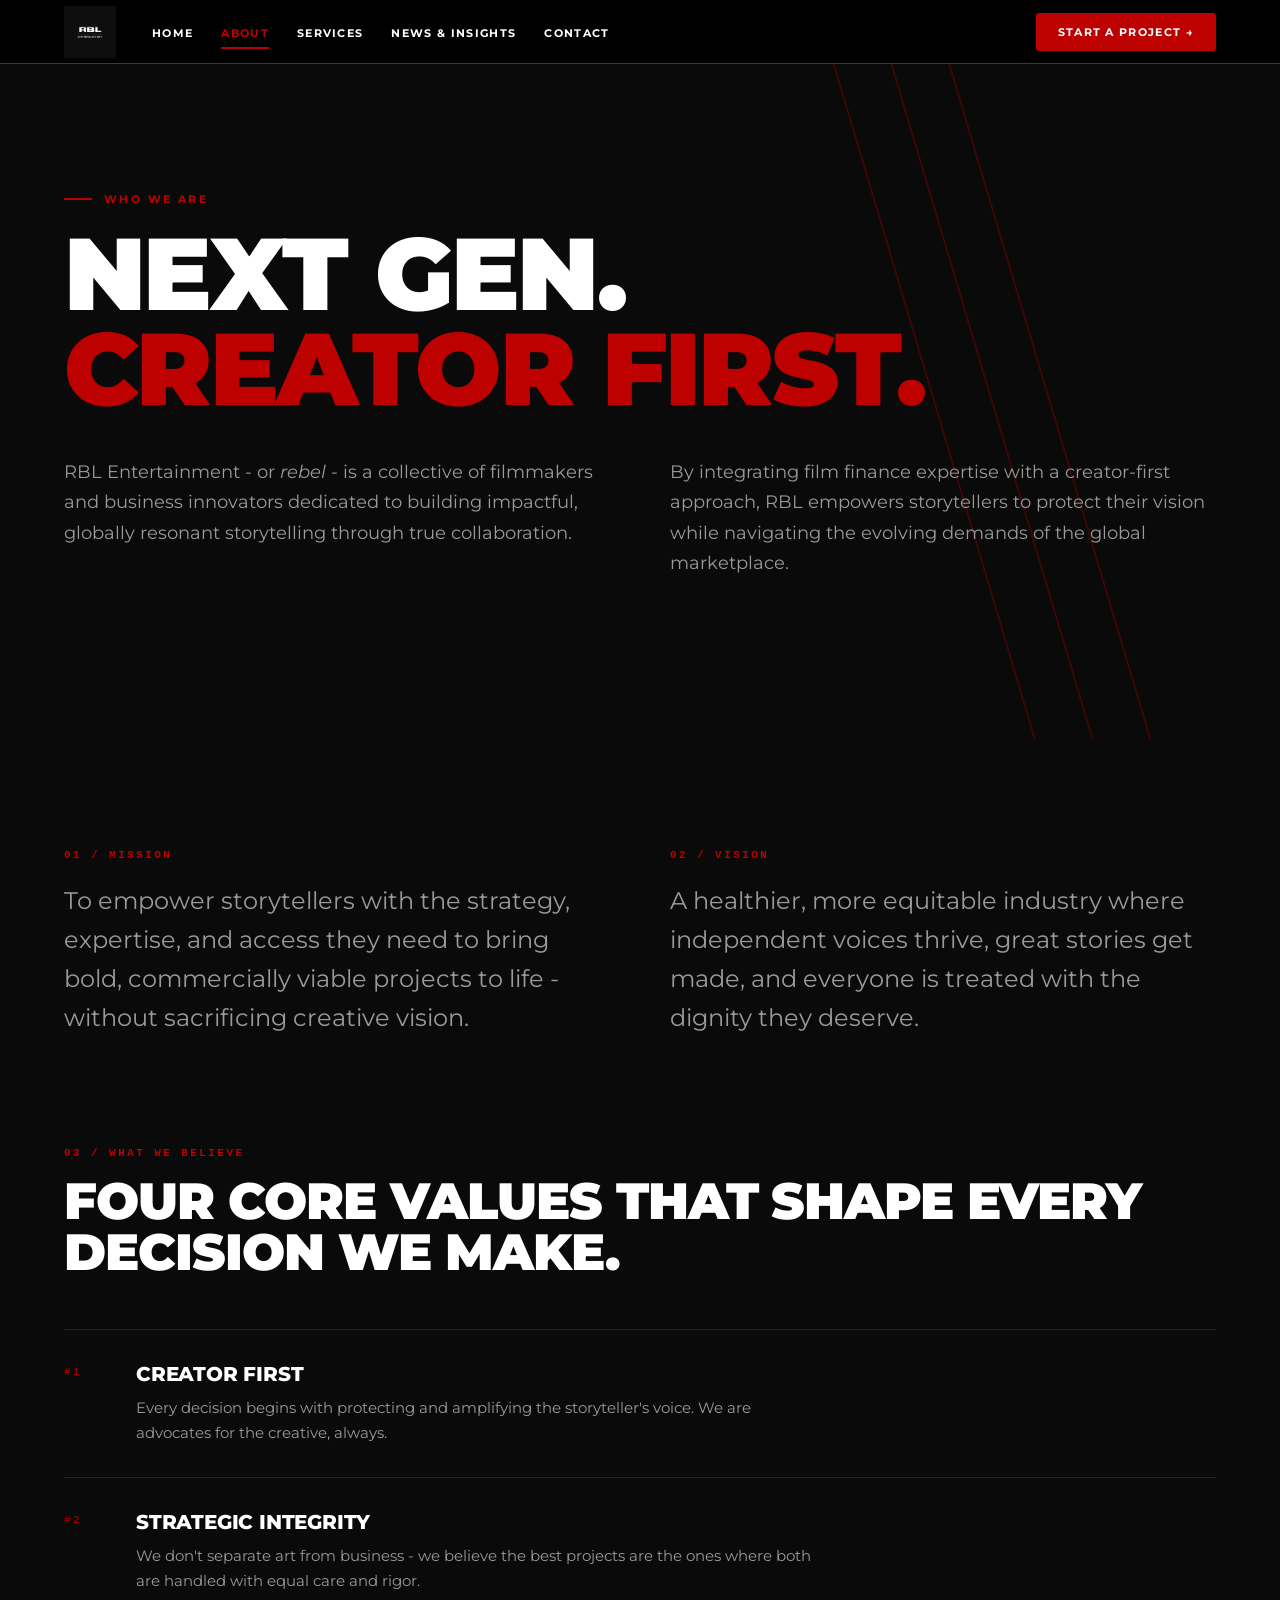
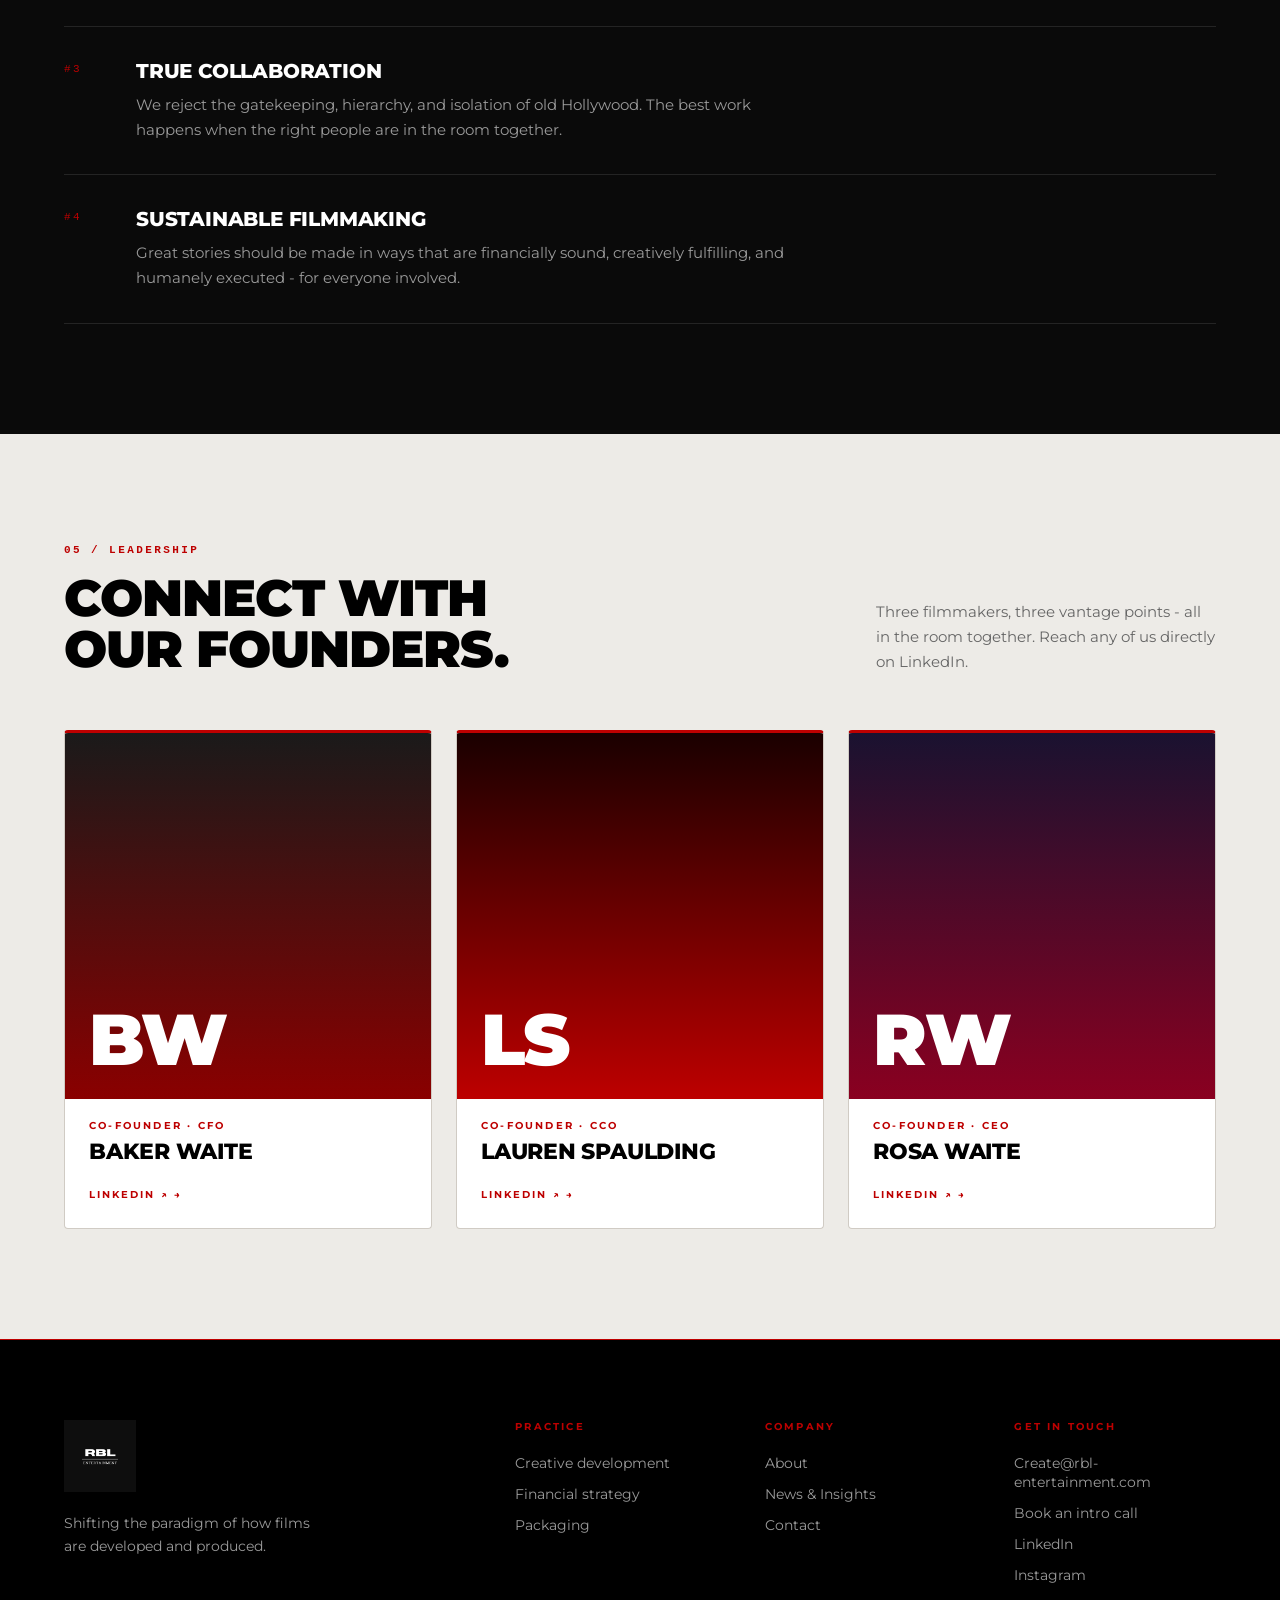
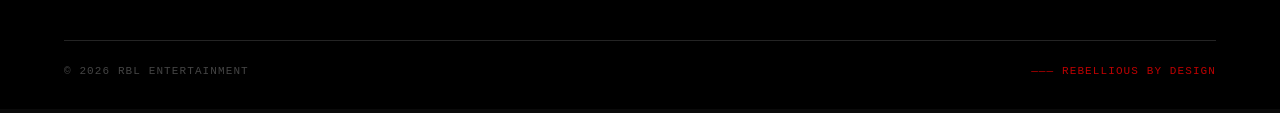
==== commit a676b219: "Replace SVG text logos with logo-wordmark.png on all pages (nav + footer)" ====
--- a/about.html
+++ b/about.html
@@ -16,11 +16,7 @@
 <nav class="nav" id="nav">
   <div class="nav-inner">
     <a class="nav-logo" href="index.html" aria-label="RBL Entertainment">
-      <svg width="110" height="40" viewBox="0 0 110 40" xmlns="http://www.w3.org/2000/svg">
-        <text x="0" y="28" font-family="Montserrat,sans-serif" font-weight="900" font-size="30" letter-spacing="-0.5" fill="#fff">RBL</text>
-        <rect x="0" y="32" width="104" height="1.8" fill="#fff"/>
-        <text x="0" y="40" font-family="Montserrat,sans-serif" font-weight="700" font-size="8" letter-spacing="4" fill="#fff">ENTERTAINMENT</text>
-      </svg>
+      <img src="logo-wordmark.png" alt="RBL Entertainment" style="height:52px;width:auto;display:block;"/>
     </a>
     <ul class="nav-links">
       <li><a class="nav-link" href="index.html">Home</a></li>
@@ -158,11 +154,7 @@
     <div class="footer-grid">
       <div>
         <a class="footer-logo" href="index.html" aria-label="RBL Entertainment">
-          <svg width="130" height="46" viewBox="0 0 130 46" xmlns="http://www.w3.org/2000/svg">
-            <text x="0" y="32" font-family="Montserrat,sans-serif" font-weight="900" font-size="35" letter-spacing="-0.5" fill="#fff">RBL</text>
-            <rect x="0" y="37" width="122" height="2" fill="#fff"/>
-            <text x="0" y="46" font-family="Montserrat,sans-serif" font-weight="700" font-size="9" letter-spacing="4.5" fill="#fff">ENTERTAINMENT</text>
-          </svg>
+          <img src="logo-wordmark.png" alt="RBL Entertainment" style="height:72px;width:auto;display:block;"/>
         </a>
         <p class="footer-motto">Shifting the paradigm of how films are developed and produced.</p>
       </div>
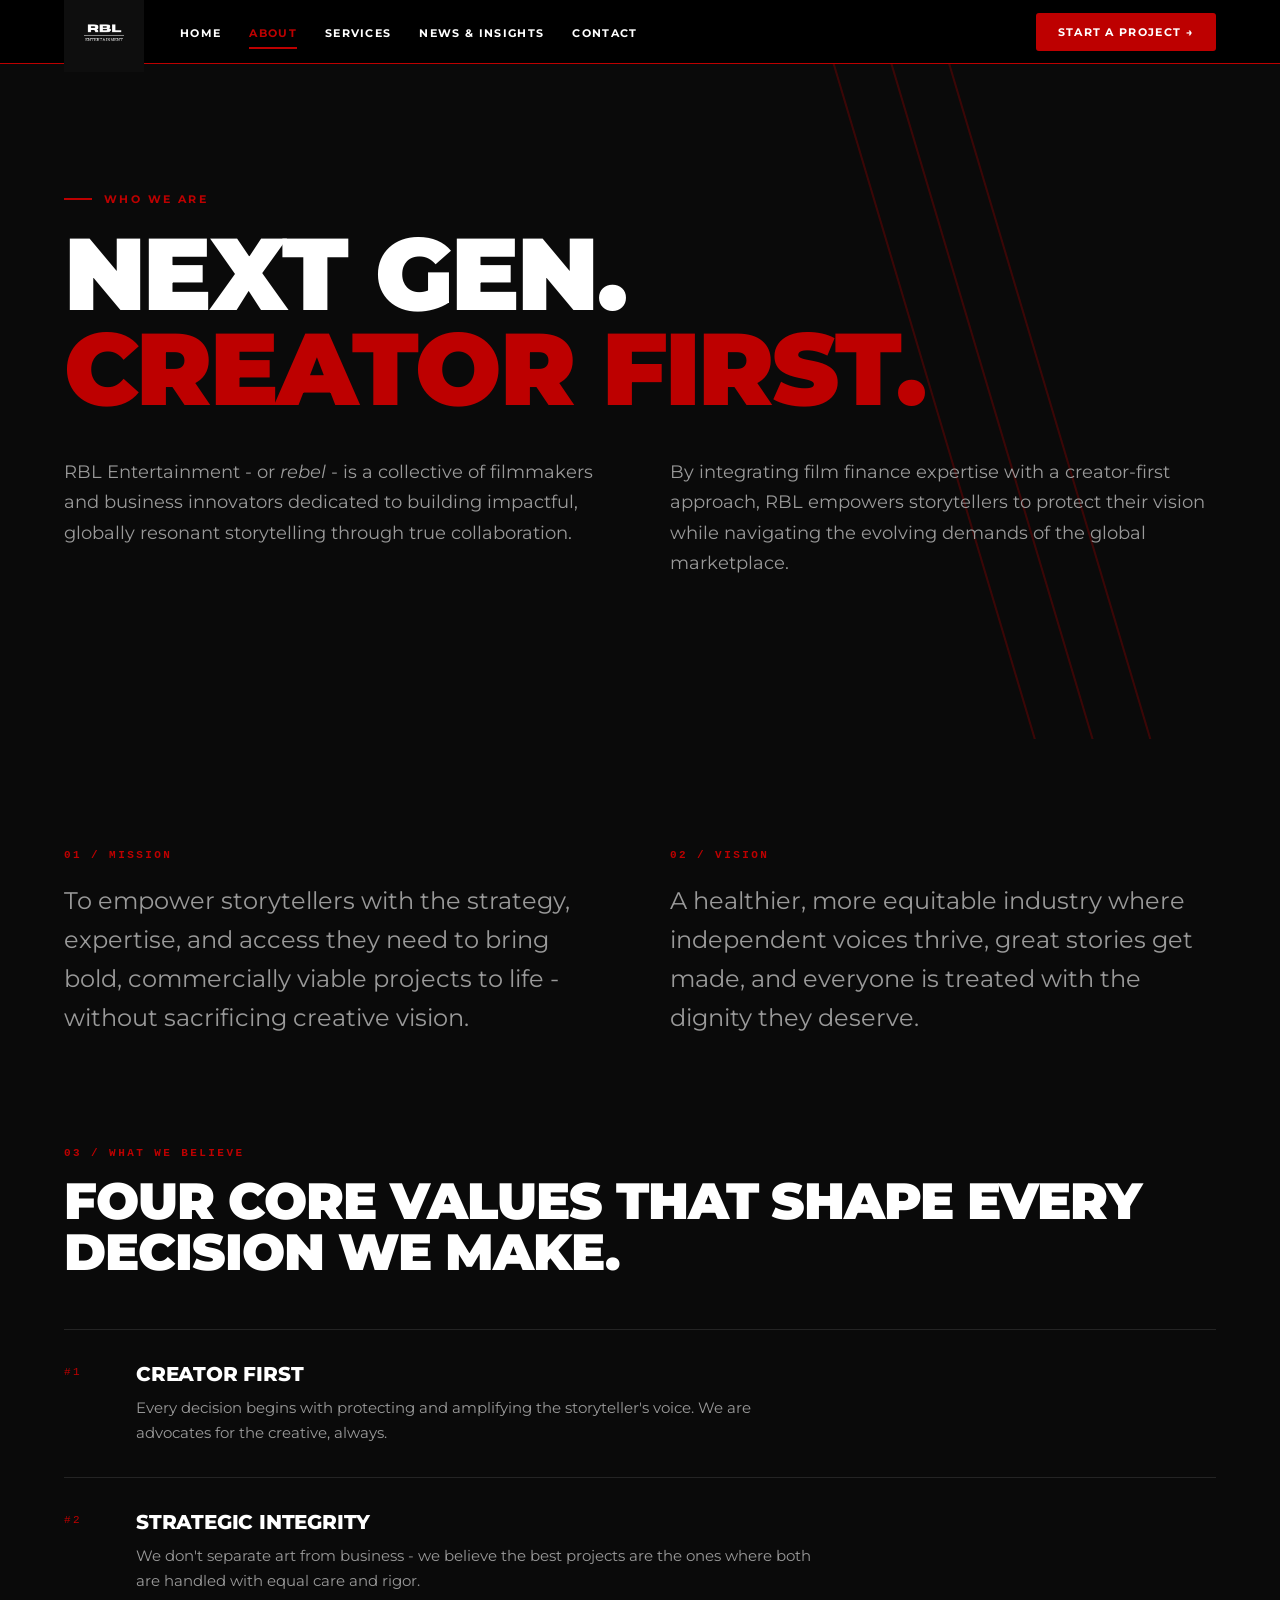
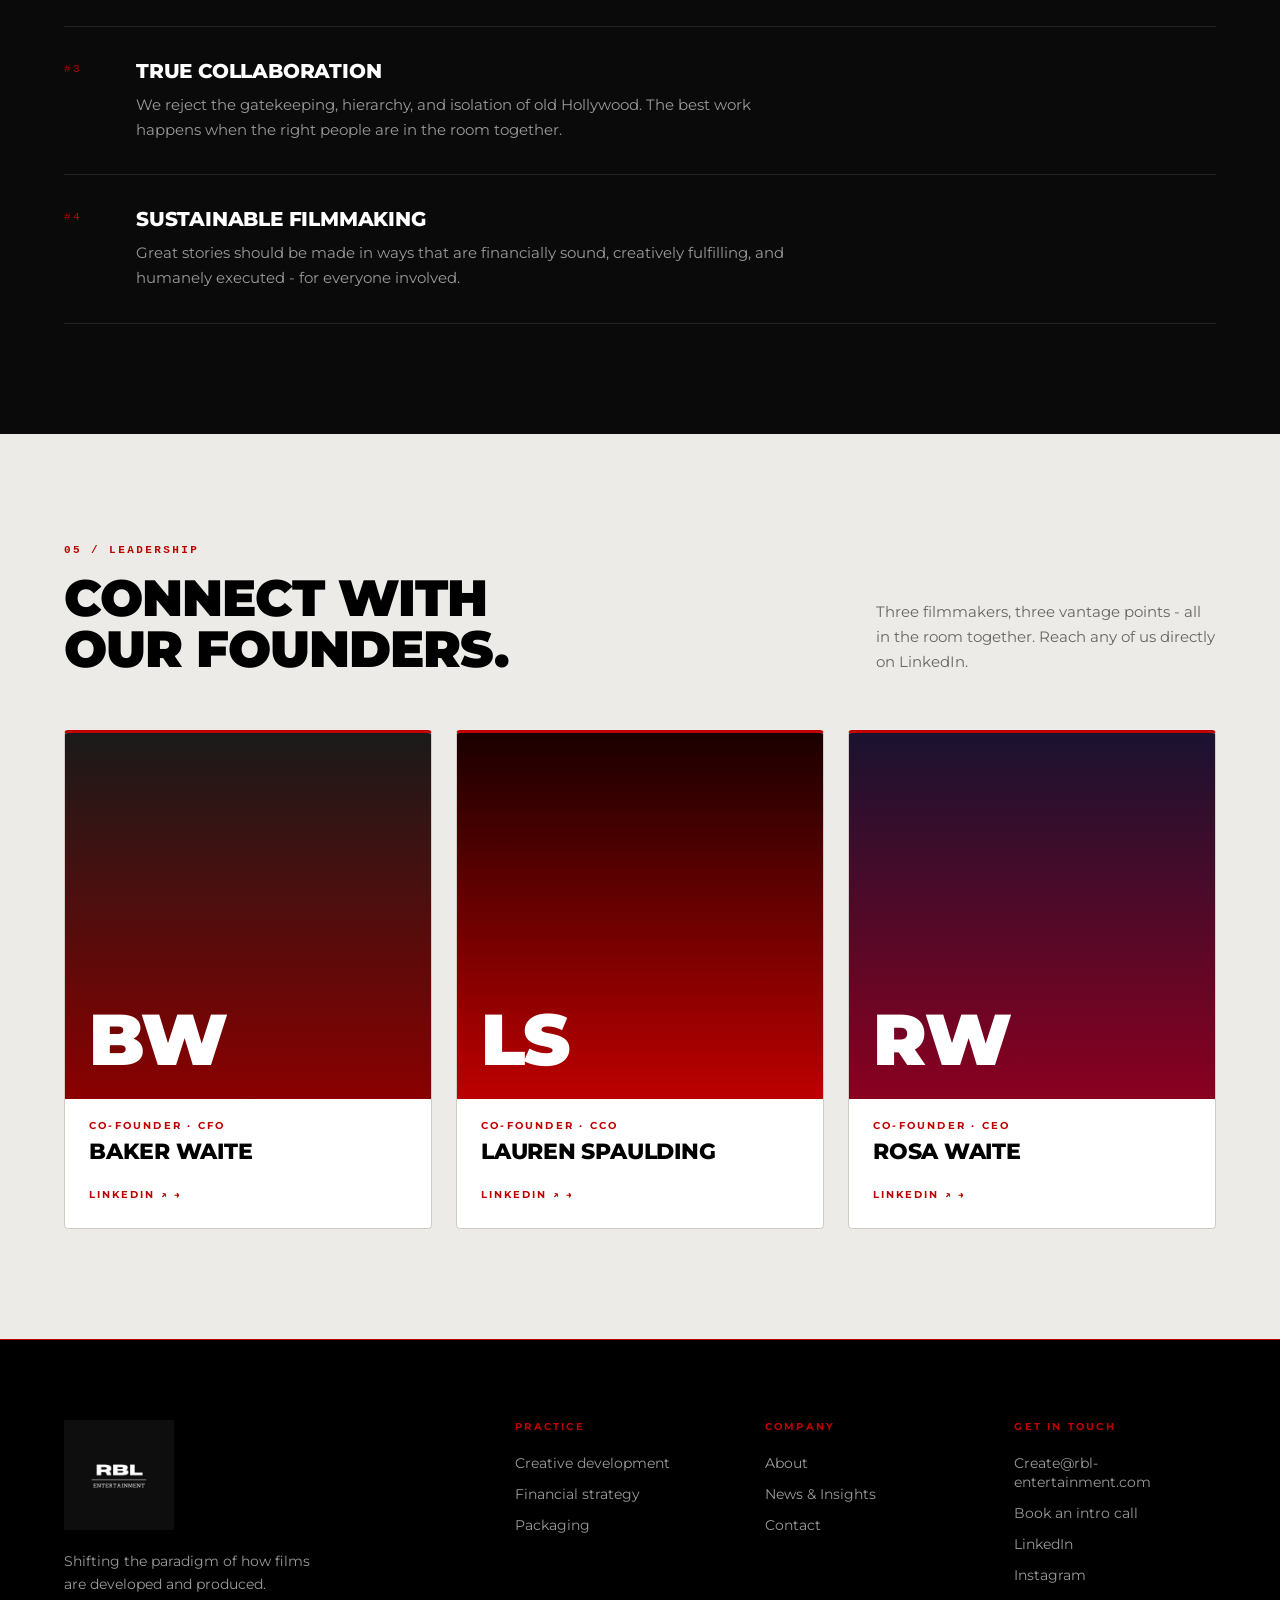
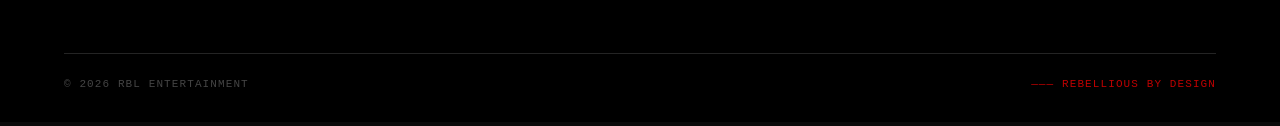
==== commit 46998c09: "Enlarge logo: nav 80px, footer 110px" ====
--- a/about.html
+++ b/about.html
@@ -16,7 +16,7 @@
 <nav class="nav" id="nav">
   <div class="nav-inner">
     <a class="nav-logo" href="index.html" aria-label="RBL Entertainment">
-      <img src="logo-wordmark.png" alt="RBL Entertainment" style="height:52px;width:auto;display:block;"/>
+      <img src="logo-wordmark.png" alt="RBL Entertainment" style="height:80px;width:auto;display:block;"/>
     </a>
     <ul class="nav-links">
       <li><a class="nav-link" href="index.html">Home</a></li>
@@ -154,7 +154,7 @@
     <div class="footer-grid">
       <div>
         <a class="footer-logo" href="index.html" aria-label="RBL Entertainment">
-          <img src="logo-wordmark.png" alt="RBL Entertainment" style="height:72px;width:auto;display:block;"/>
+          <img src="logo-wordmark.png" alt="RBL Entertainment" style="height:110px;width:auto;display:block;"/>
         </a>
         <p class="footer-motto">Shifting the paradigm of how films are developed and produced.</p>
       </div>
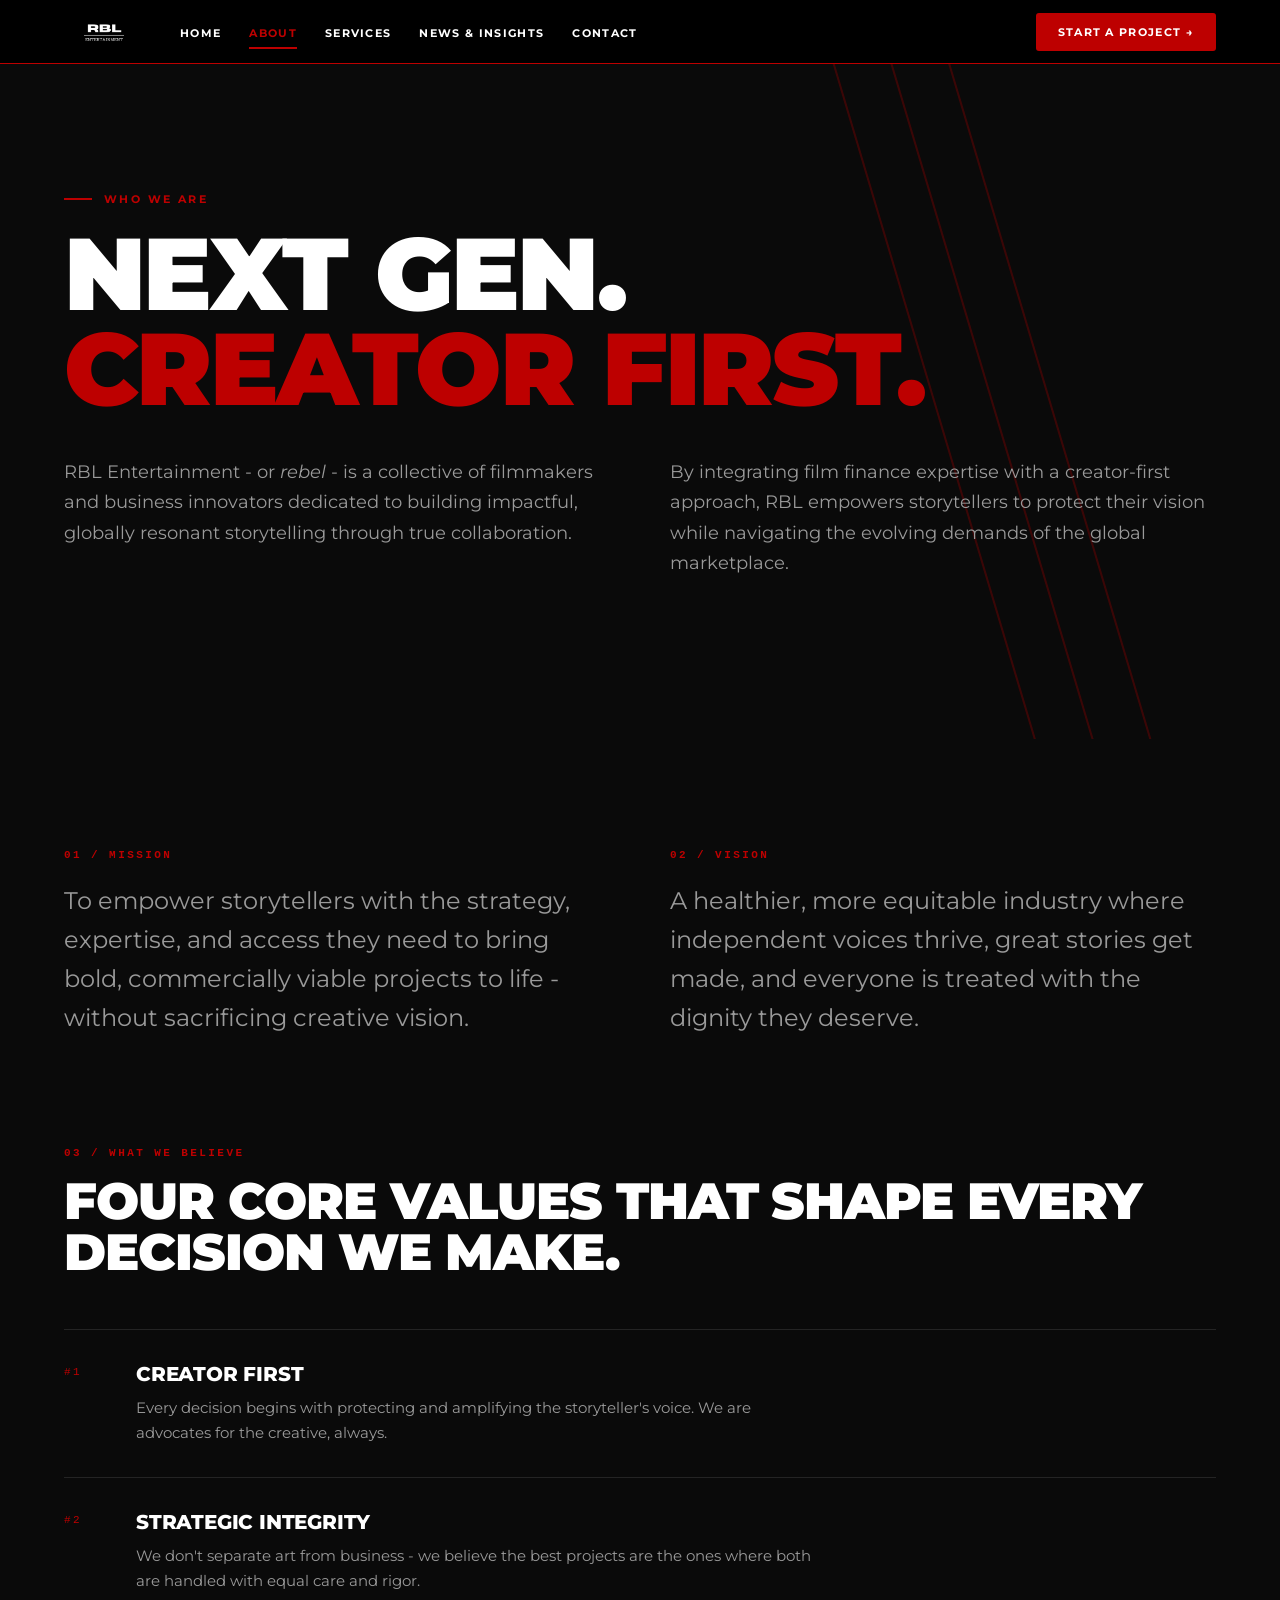
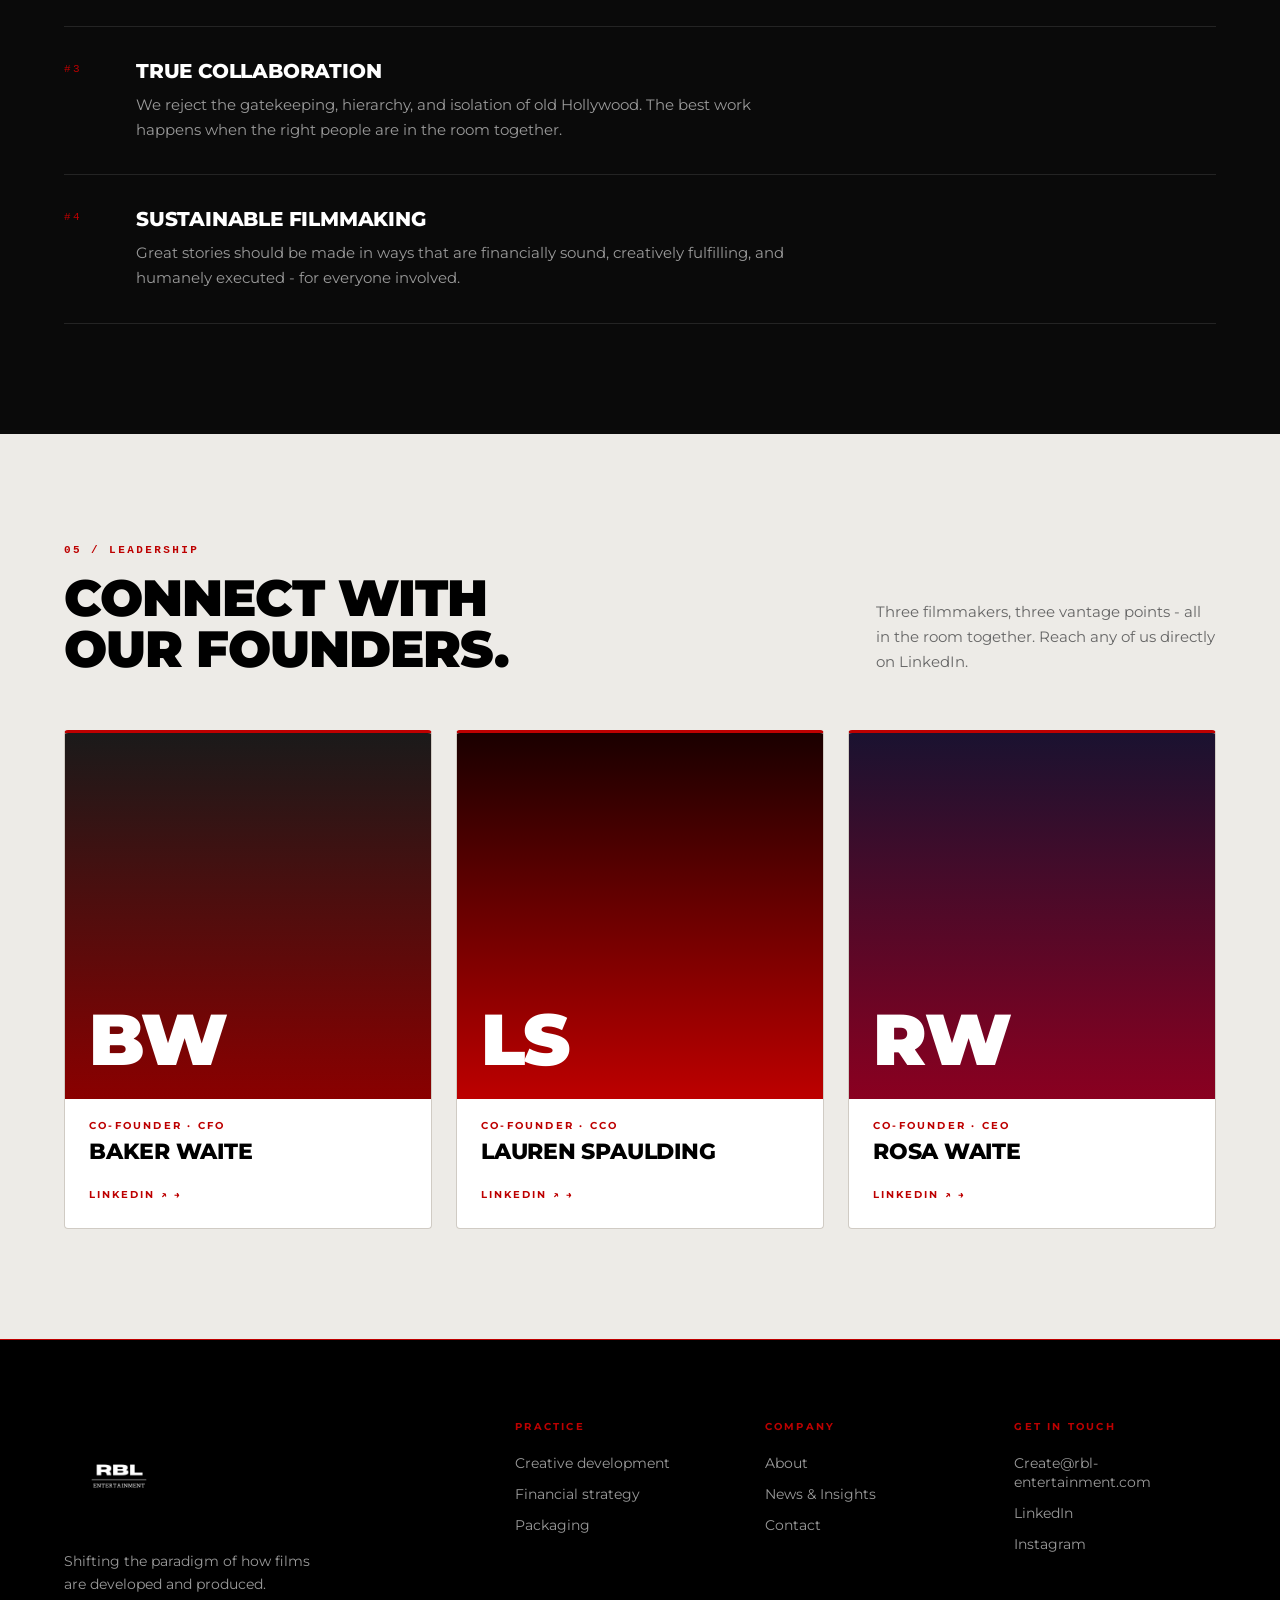
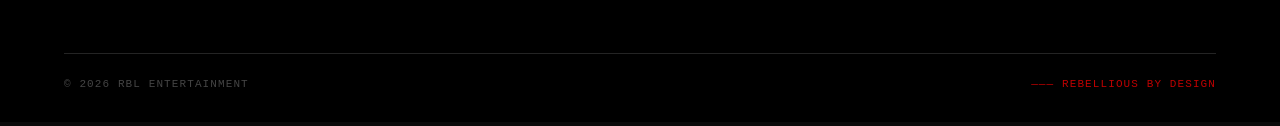
==== commit 60053b4f: "Remove 'Book an intro call' from footer on all pages" ====
--- a/about.html
+++ b/about.html
@@ -178,7 +178,6 @@
         <h5>Get in touch</h5>
         <ul>
           <li><a href="mailto:Create@rbl-entertainment.com">Create@rbl-entertainment.com</a></li>
-          <li><a href="contact.html">Book an intro call</a></li>
           <li><a href="https://www.linkedin.com/company/rbl-entertainment" target="_blank" rel="noopener">LinkedIn</a></li>
           <li><a href="https://www.instagram.com/rblentertainment" target="_blank" rel="noopener">Instagram</a></li>
         </ul>
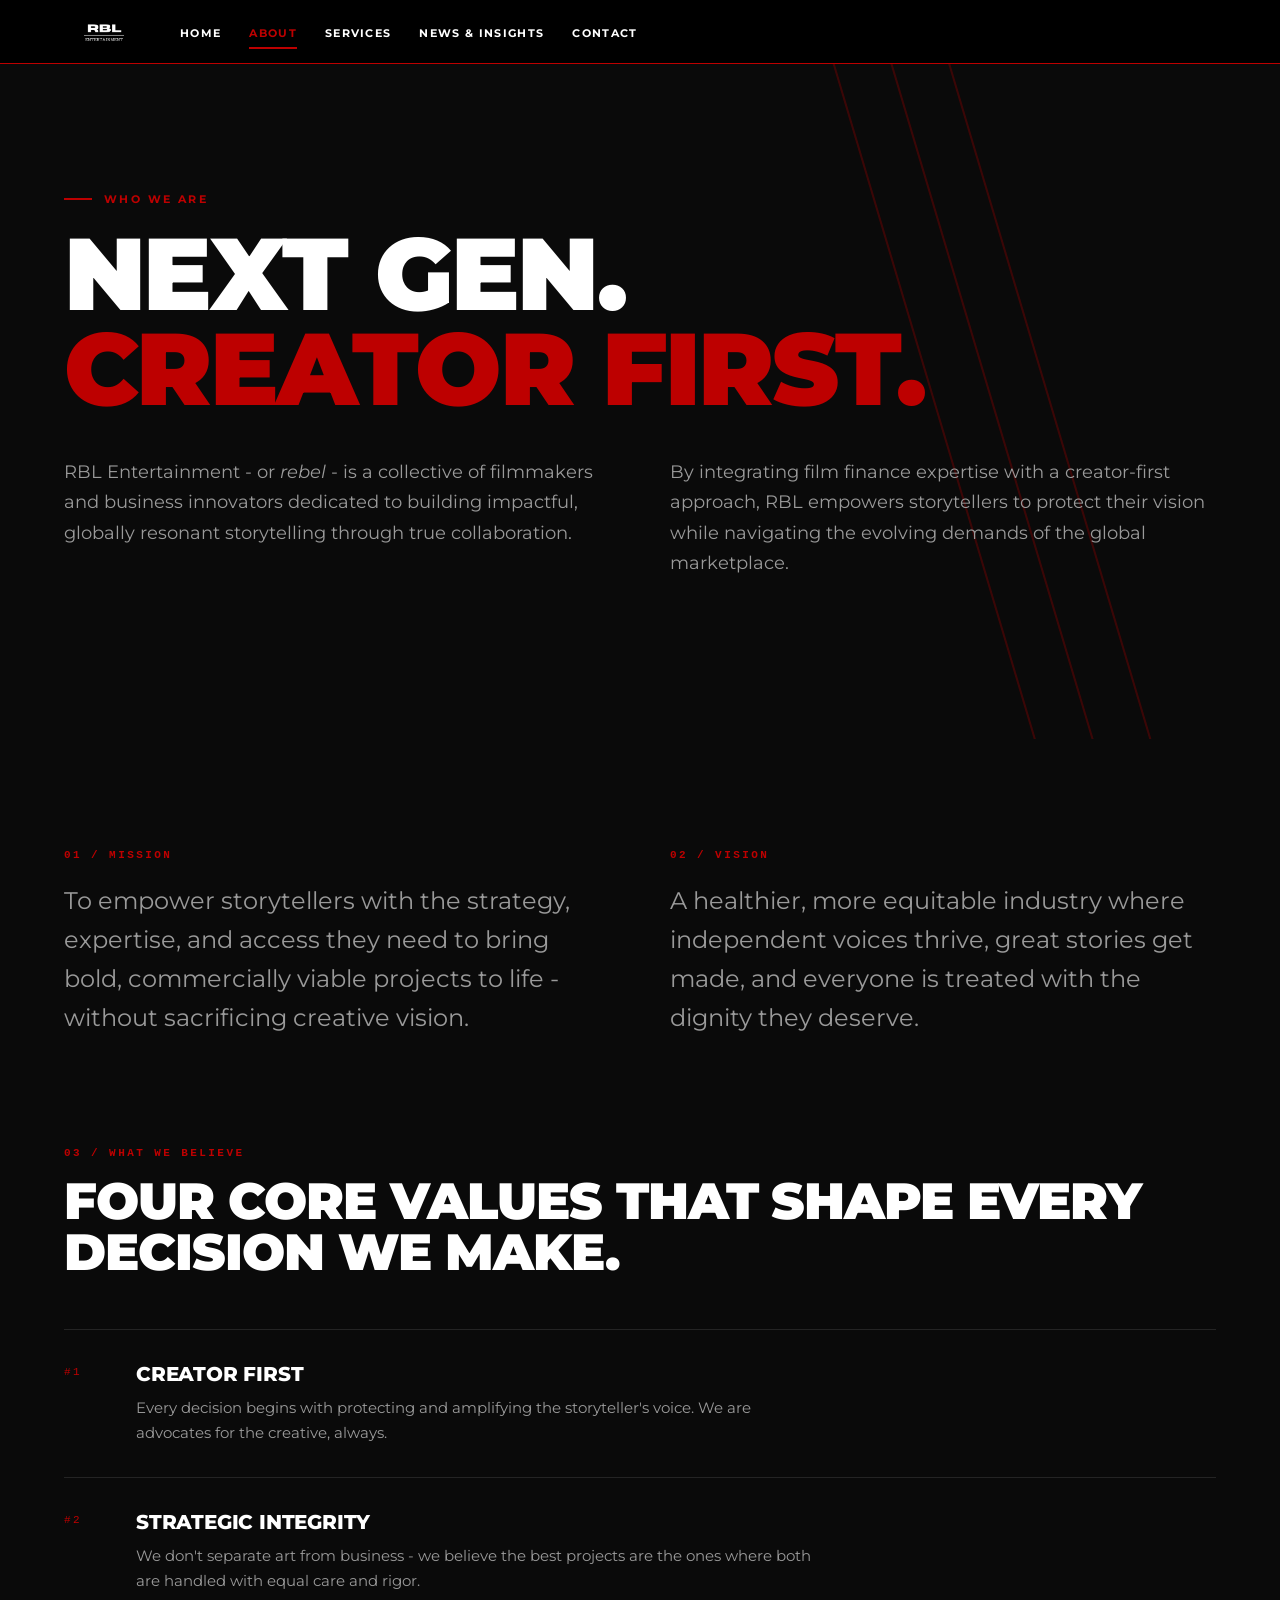
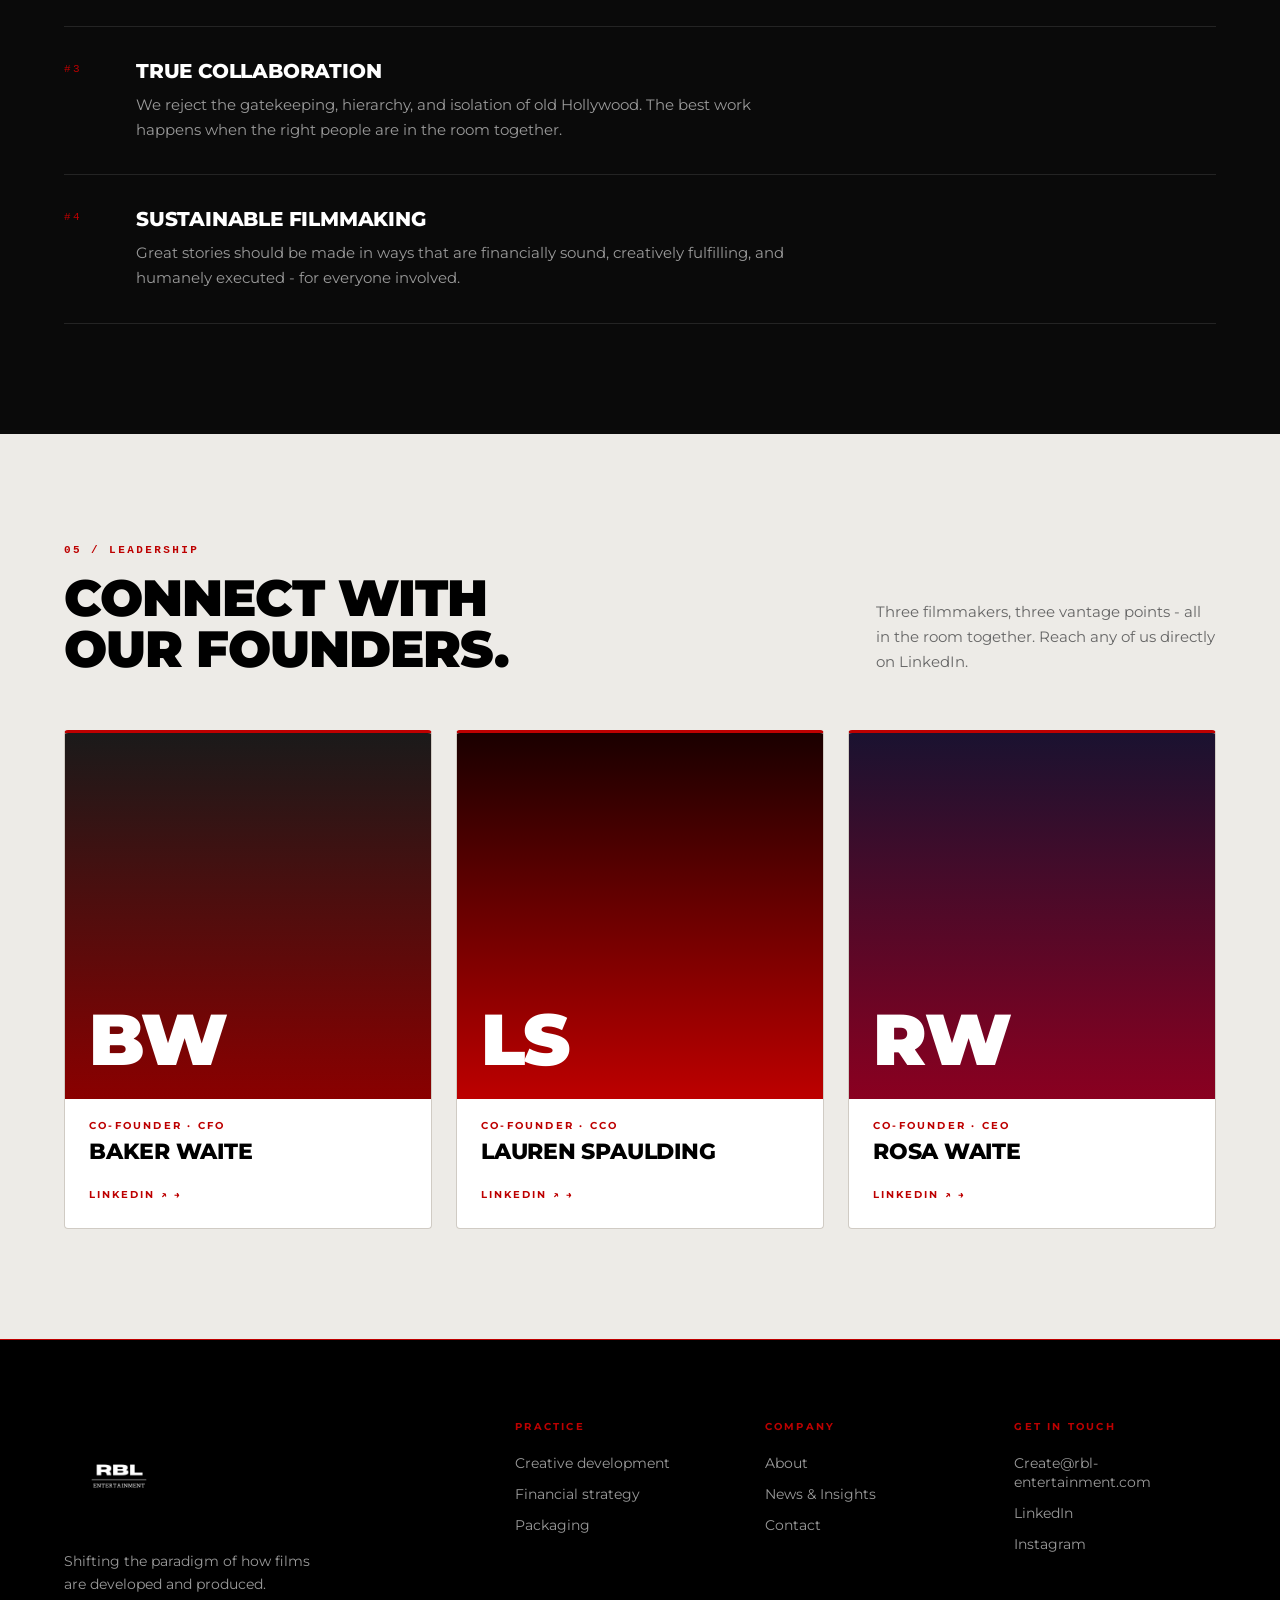
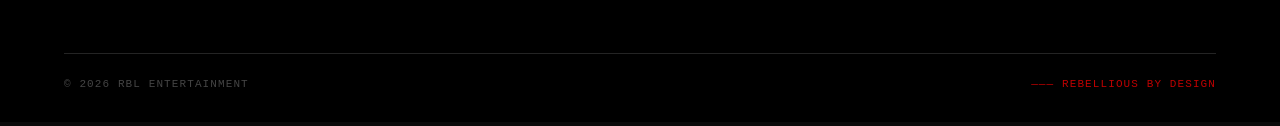
==== commit 85b7d263: "Remove 'Start a Project' nav button from all pages" ====
--- a/about.html
+++ b/about.html
@@ -25,7 +25,6 @@
       <li><a class="nav-link" href="news.html">News &amp; Insights</a></li>
       <li><a class="nav-link" href="contact.html">Contact</a></li>
     </ul>
-    <a class="nav-cta" href="contact.html">Start a Project →</a>
     <button class="nav-toggle" aria-label="Menu" onclick="document.getElementById('nav').classList.toggle('open')">&#9776;</button>
   </div>
 </nav>
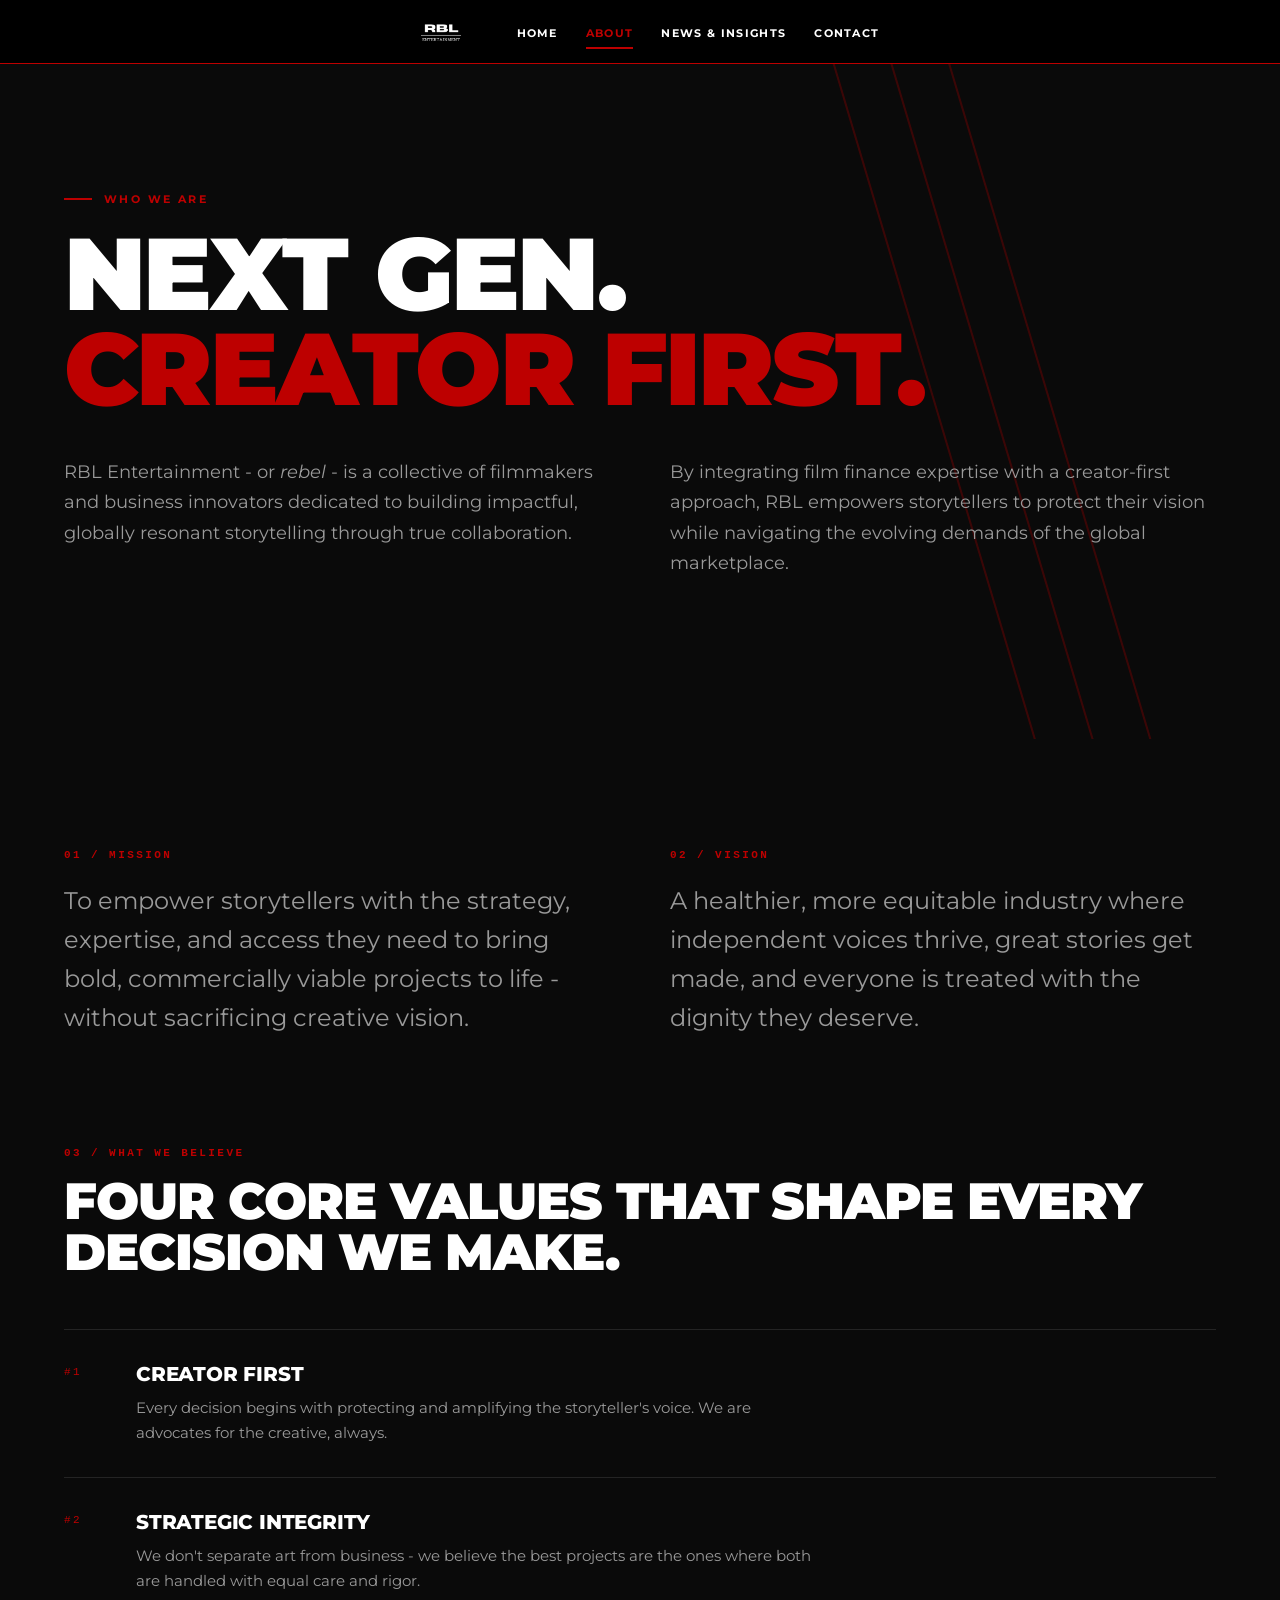
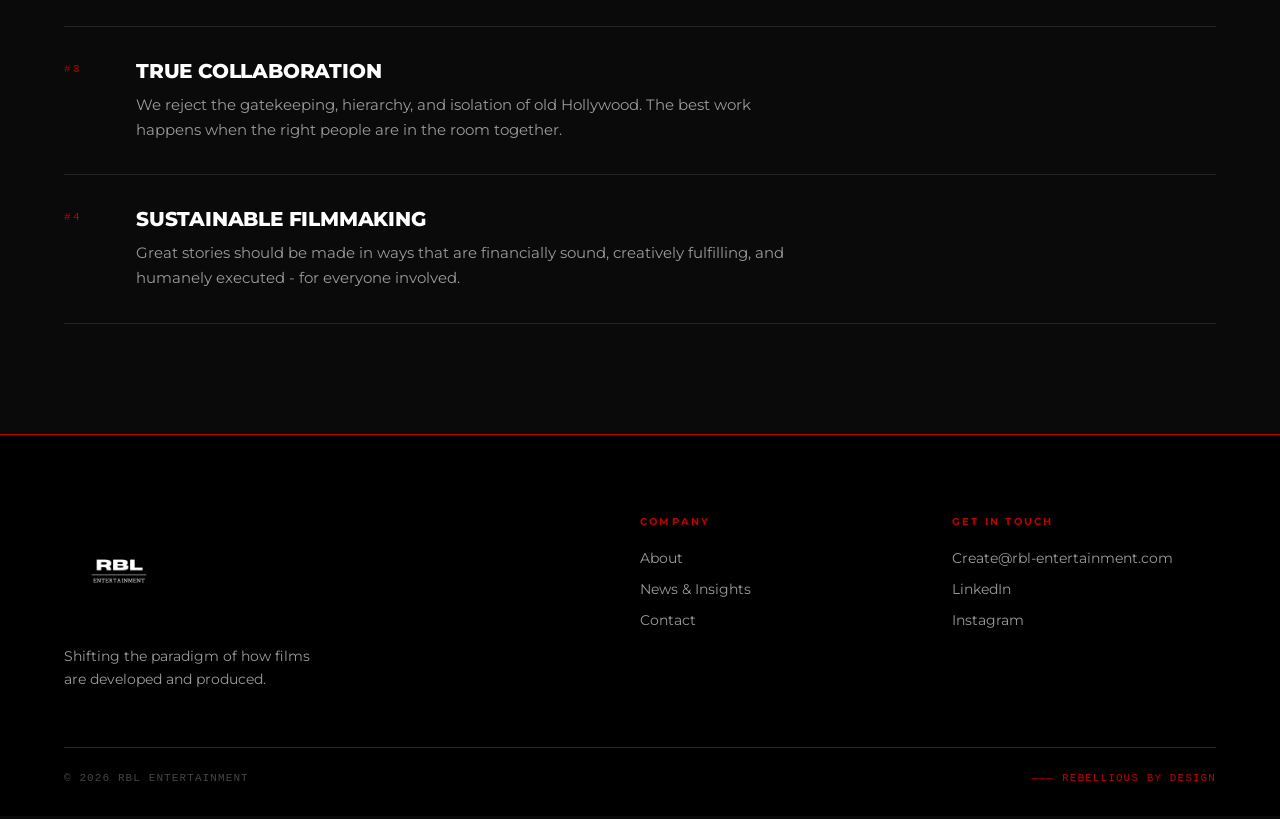
==== commit 7e53d451: "Remove Services page, move founders to Contact, update homepage tagline - Delete services.html and i" ====
--- a/about.html
+++ b/about.html
@@ -21,7 +21,6 @@
     <ul class="nav-links">
       <li><a class="nav-link" href="index.html">Home</a></li>
       <li><a class="nav-link active" href="about.html">About</a></li>
-      <li><a class="nav-link" href="services.html">Services</a></li>
       <li><a class="nav-link" href="news.html">News &amp; Insights</a></li>
       <li><a class="nav-link" href="contact.html">Contact</a></li>
     </ul>
@@ -102,51 +101,6 @@
   </div>
 </section>
 
-<!-- FOUNDERS -->
-<section class="section bg-paper">
-  <div class="wrap">
-    <div class="sec-header">
-      <div class="sec-title">
-        <span class="sec-num" style="color:var(--red);">05 / Leadership</span>
-        <h2 style="color:#000;">Connect with<br/>our founders.</h2>
-      </div>
-      <p style="max-width:34ch;font-size:15px;color:#666;line-height:1.65;font-weight:400;">Three filmmakers, three vantage points - all in the room together. Reach any of us directly on LinkedIn.</p>
-    </div>
-    <div class="founders-grid">
-      <div class="founder-card">
-        <div class="founder-portrait fp-bw">
-          <div class="founder-initials">BW</div>
-        </div>
-        <div class="founder-body">
-          <span class="founder-role">Co-Founder · CFO</span>
-          <div class="founder-name">Baker Waite</div>
-          <a class="founder-link" href="https://www.linkedin.com/in/bakerwaite/" target="_blank" rel="noopener">LinkedIn</a>
-        </div>
-      </div>
-      <div class="founder-card">
-        <div class="founder-portrait fp-ls">
-          <div class="founder-initials">LS</div>
-        </div>
-        <div class="founder-body">
-          <span class="founder-role">Co-Founder · CCO</span>
-          <div class="founder-name">Lauren Spaulding</div>
-          <a class="founder-link" href="https://www.linkedin.com/in/laspaulding/" target="_blank" rel="noopener">LinkedIn</a>
-        </div>
-      </div>
-      <div class="founder-card">
-        <div class="founder-portrait fp-rw">
-          <div class="founder-initials">RW</div>
-        </div>
-        <div class="founder-body">
-          <span class="founder-role">Co-Founder · CEO</span>
-          <div class="founder-name">Rosa Waite</div>
-          <a class="founder-link" href="https://www.linkedin.com/in/rosawaite" target="_blank" rel="noopener">LinkedIn</a>
-        </div>
-      </div>
-    </div>
-  </div>
-</section>
-
 <!-- FOOTER -->
 <footer class="footer">
   <div class="wrap">
@@ -156,14 +110,6 @@
           <img src="logo-wordmark.png" alt="RBL Entertainment" style="height:110px;width:auto;display:block;"/>
         </a>
         <p class="footer-motto">Shifting the paradigm of how films are developed and produced.</p>
-      </div>
-      <div class="footer-col">
-        <h5>Practice</h5>
-        <ul>
-          <li><a href="services.html">Creative development</a></li>
-          <li><a href="services.html">Financial strategy</a></li>
-          <li><a href="services.html">Packaging</a></li>
-        </ul>
       </div>
       <div class="footer-col">
         <h5>Company</h5>
--- a/styles.css
+++ b/styles.css
@@ -42,7 +42,7 @@
 }
 .nav-inner {
   max-width: var(--max); margin: 0 auto; padding: 0 var(--g);
-  height: 100%; display: flex; align-items: center; gap: 36px;
+  height: 100%; display: flex; align-items: center; justify-content: center; gap: 36px;
 }
 .nav-logo { flex-shrink: 0; display: flex; align-items: center; }
 .nav-logo svg { display: block; }
@@ -332,6 +332,7 @@
 .svc-row:last-child { border-bottom: 1px solid var(--stroke-p); }
 .svc-row h4 { font-size: 15px; font-weight: 800; text-transform: uppercase; letter-spacing: .04em; color: var(--black); margin-bottom: 8px; }
 .svc-row p { font-size: 14px; line-height: 1.65; color: #666; max-width: 58ch; font-weight: 400; }
+.svc-row ul { font-size: 14px; line-height: 1.65; color: #666; max-width: 58ch; font-weight: 400; padding-left: 18px; margin: 0; }
 
 /* ---- ARTICLE LIST ---- */
 .news-header { display: flex; justify-content: space-between; align-items: flex-end; gap: 32px; margin-bottom: 0; flex-wrap: wrap; }
@@ -409,7 +410,7 @@
 
 /* ---- FOOTER ---- */
 .footer { background: var(--black); border-top: 1.5px solid var(--red); padding: 80px 0 32px; }
-.footer-grid { display: grid; grid-template-columns: 2fr 1fr 1fr 1fr; gap: 48px; padding-bottom: 56px; border-bottom: 1px solid var(--stroke); align-items: start; }
+.footer-grid { display: grid; grid-template-columns: 2fr 1fr 1fr; gap: 48px; padding-bottom: 56px; border-bottom: 1px solid var(--stroke); align-items: start; }
 .footer-logo { display: block; margin-bottom: 20px; }
 .footer-motto { font-size: 14px; line-height: 1.65; color: var(--silver); max-width: 28ch; font-weight: 400; }
 .footer-col h5 { font-size: 10px; font-weight: 700; letter-spacing: .22em; text-transform: uppercase; color: var(--red); margin-bottom: 20px; }
